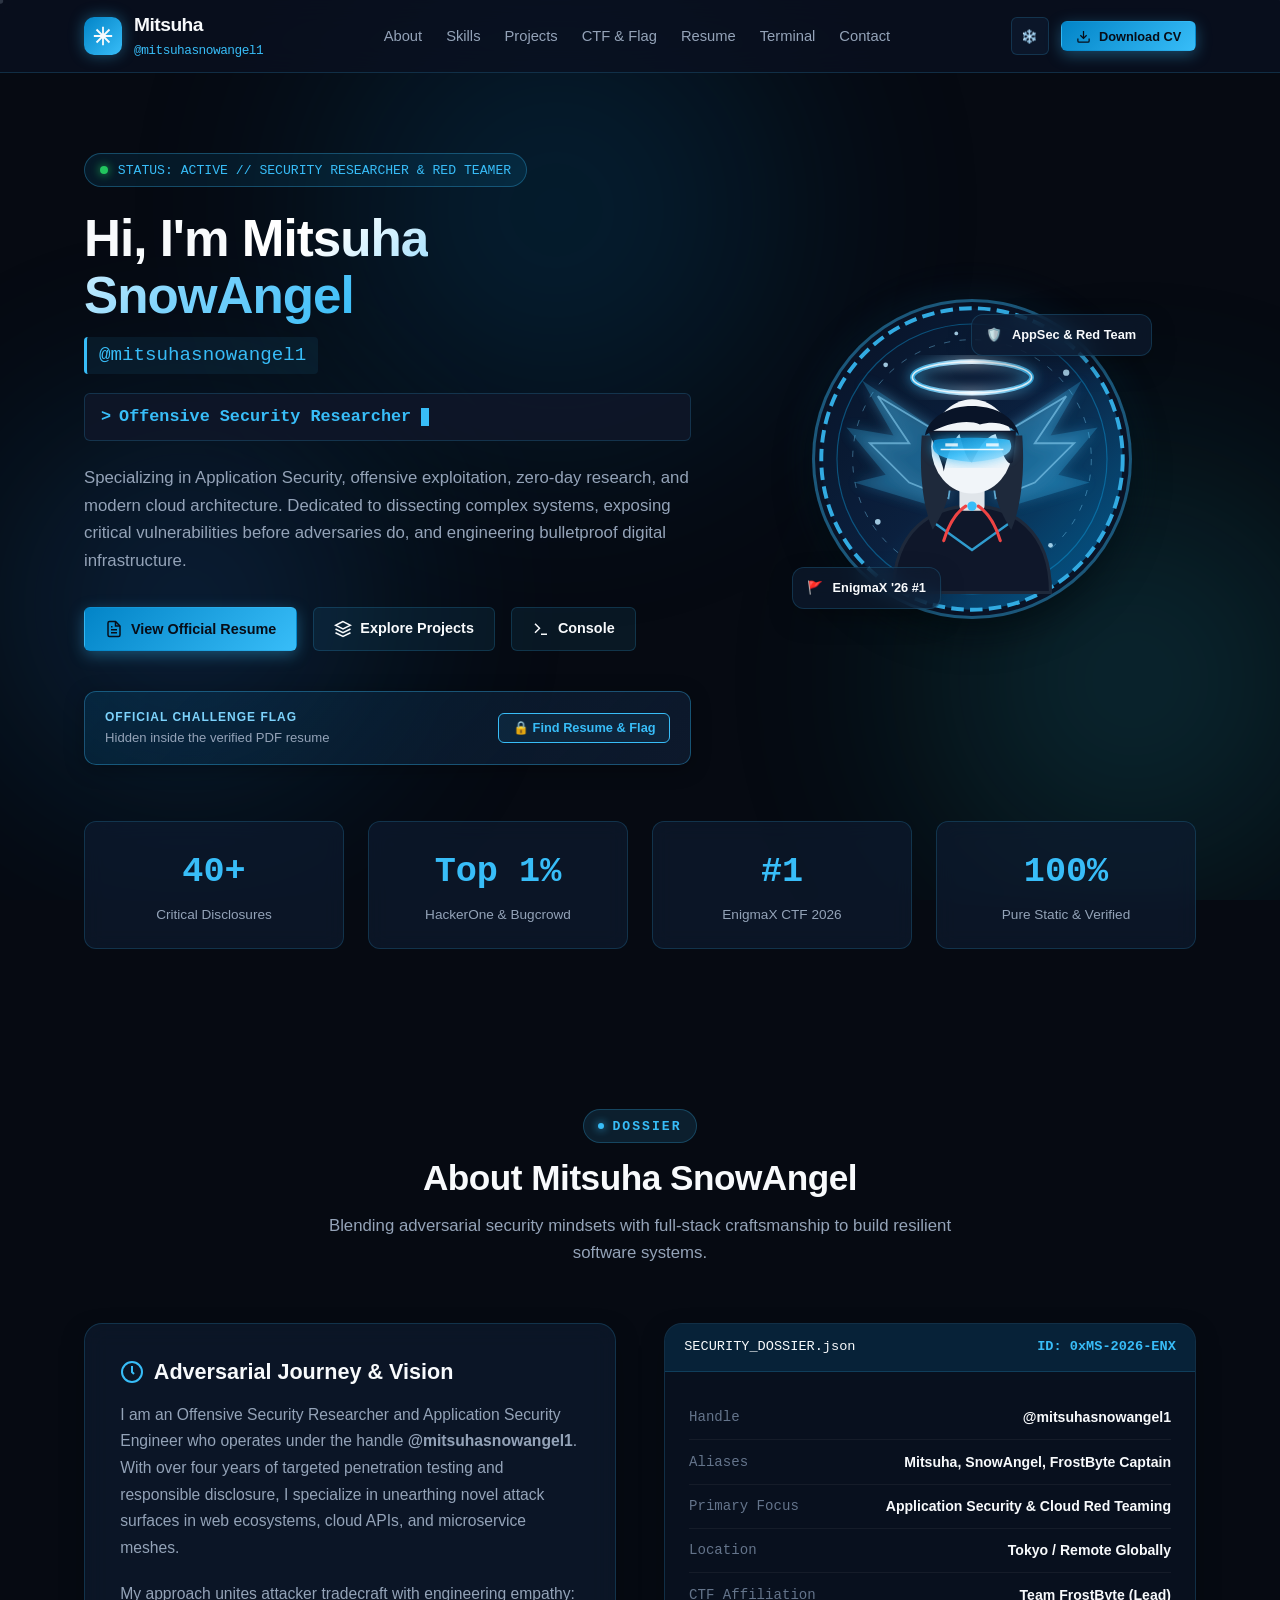
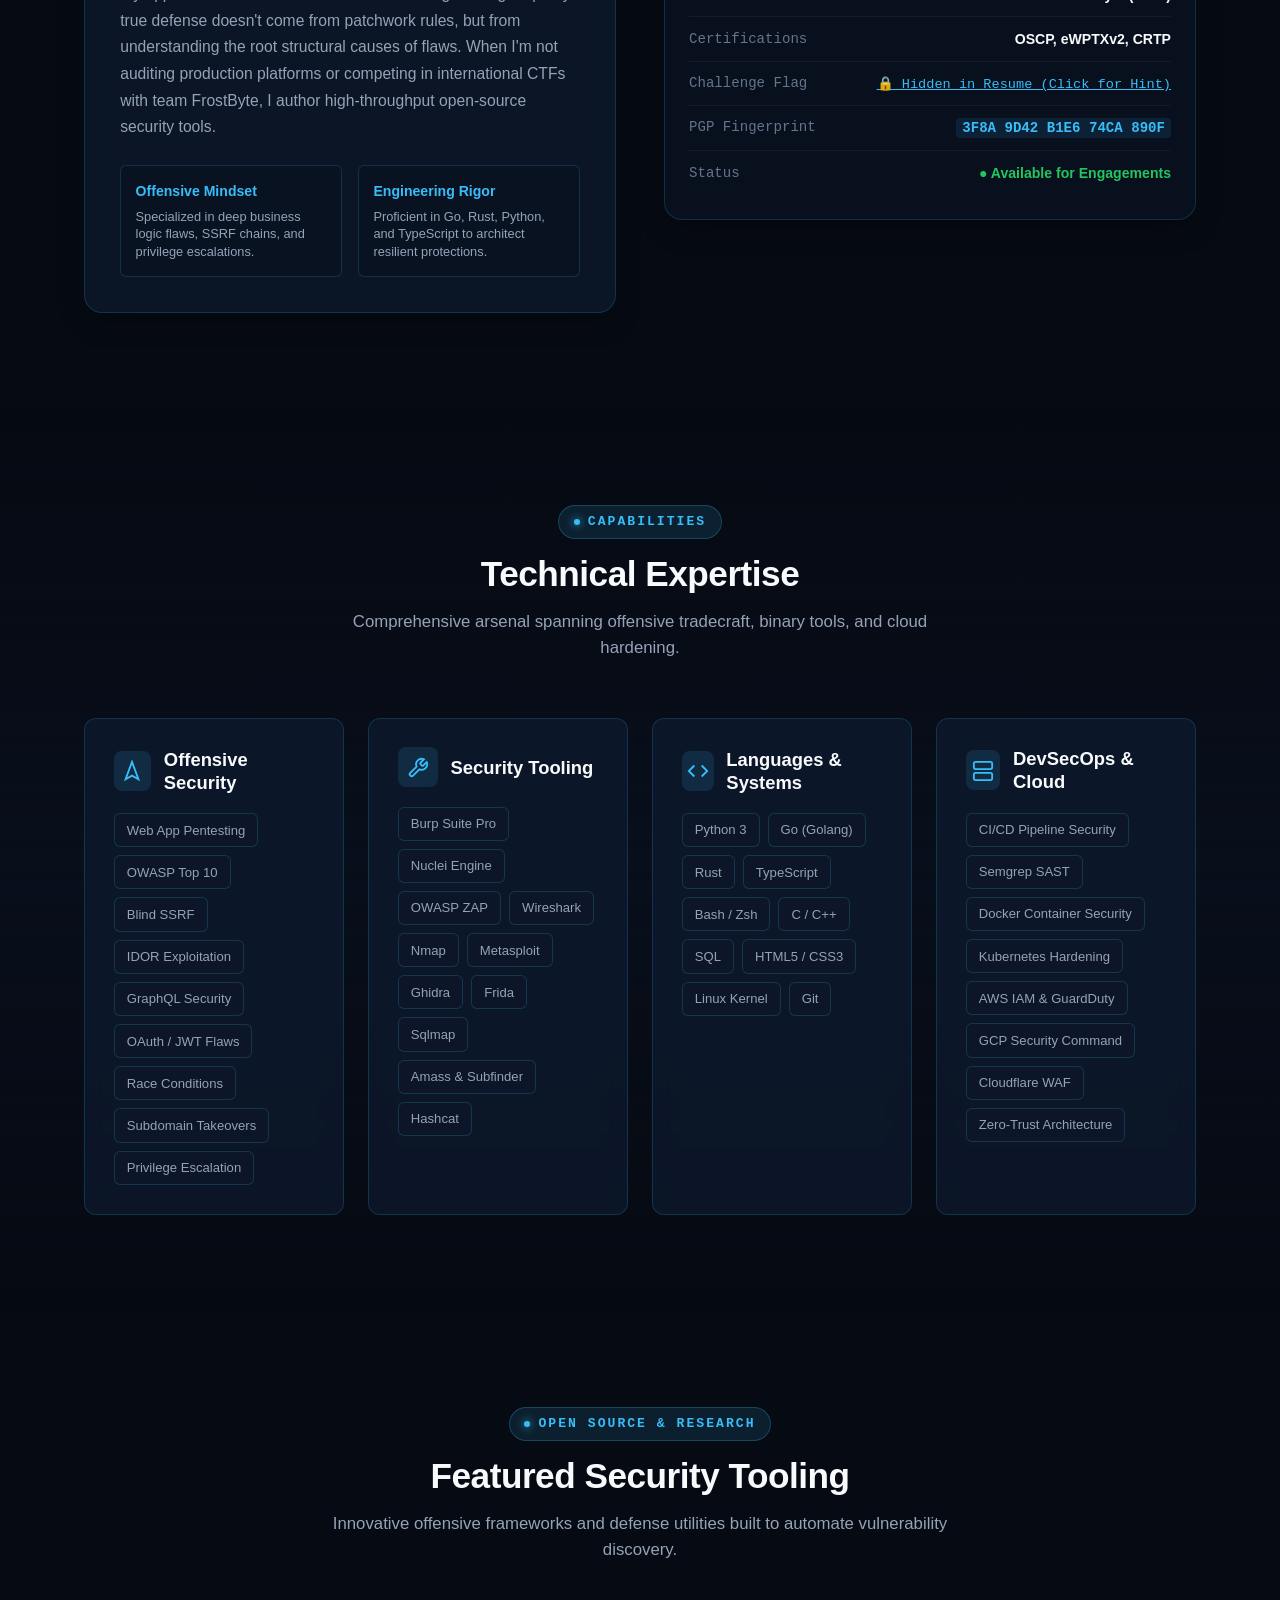
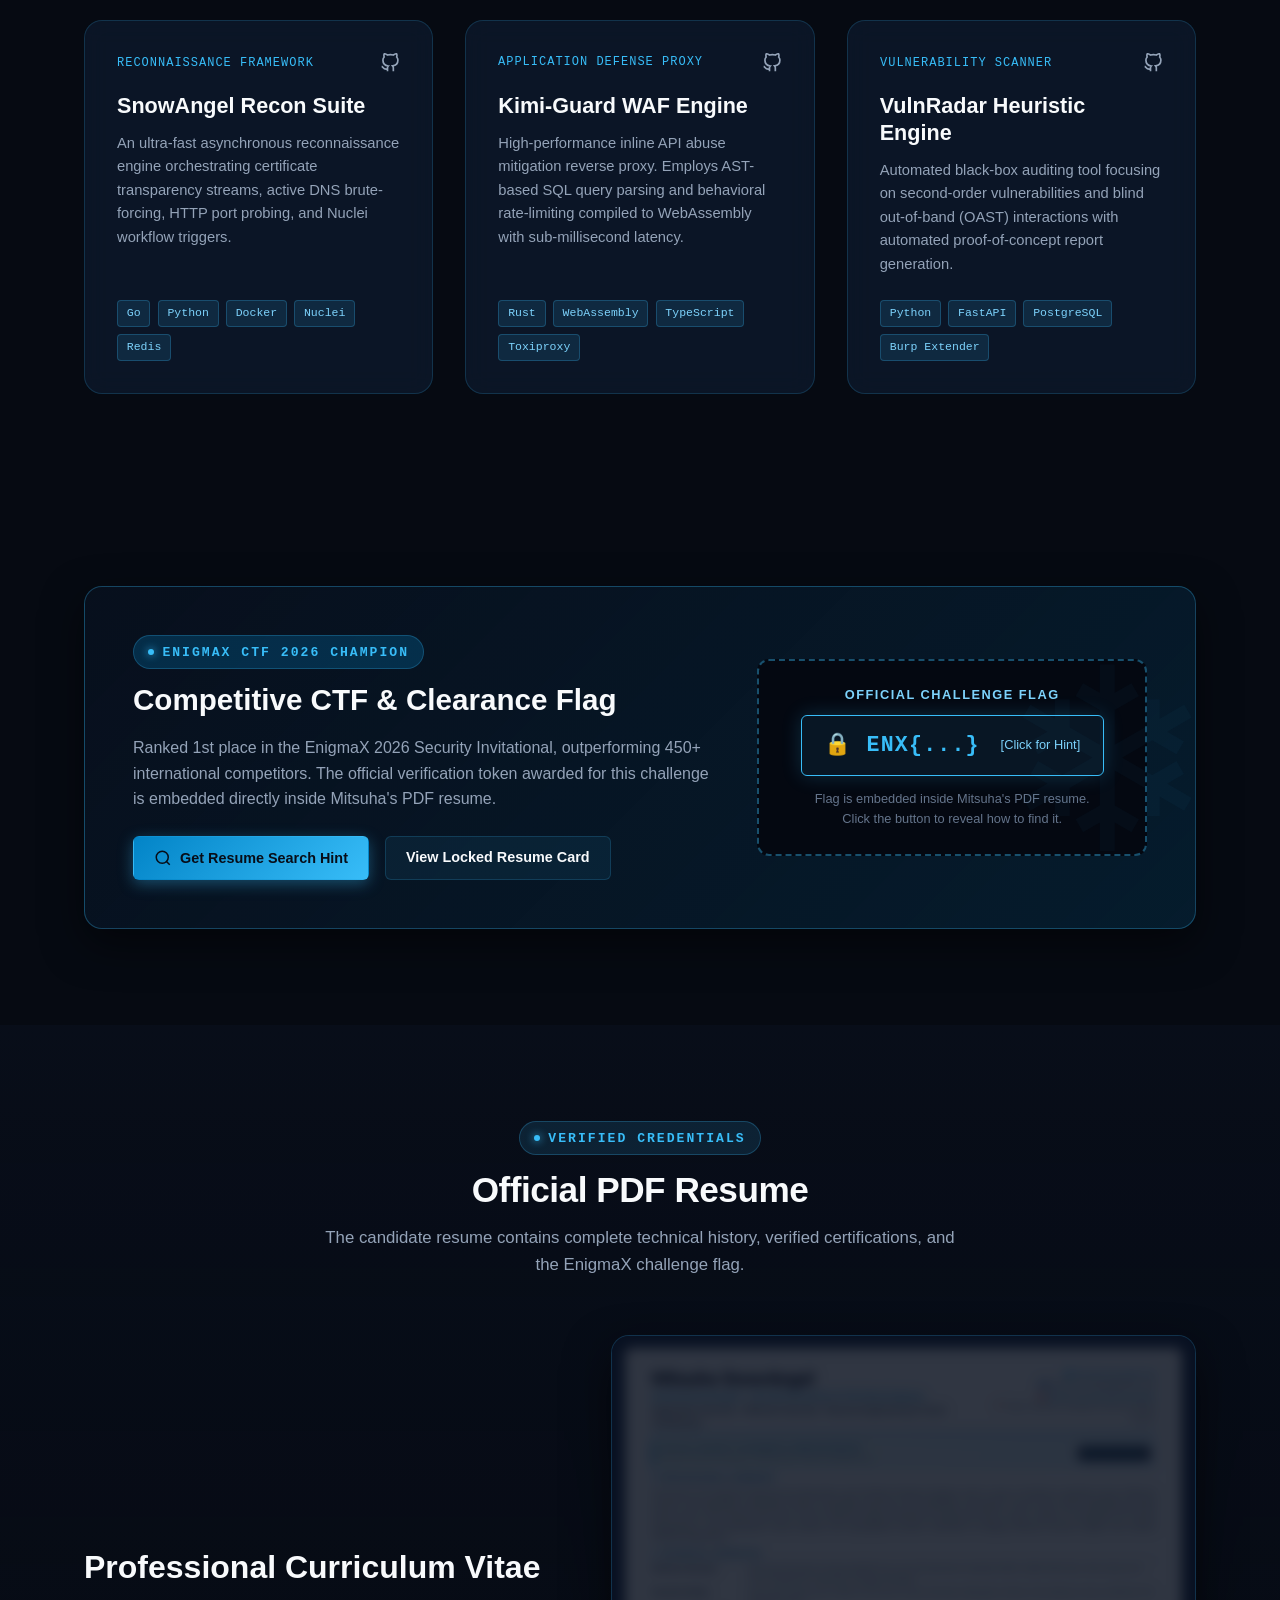
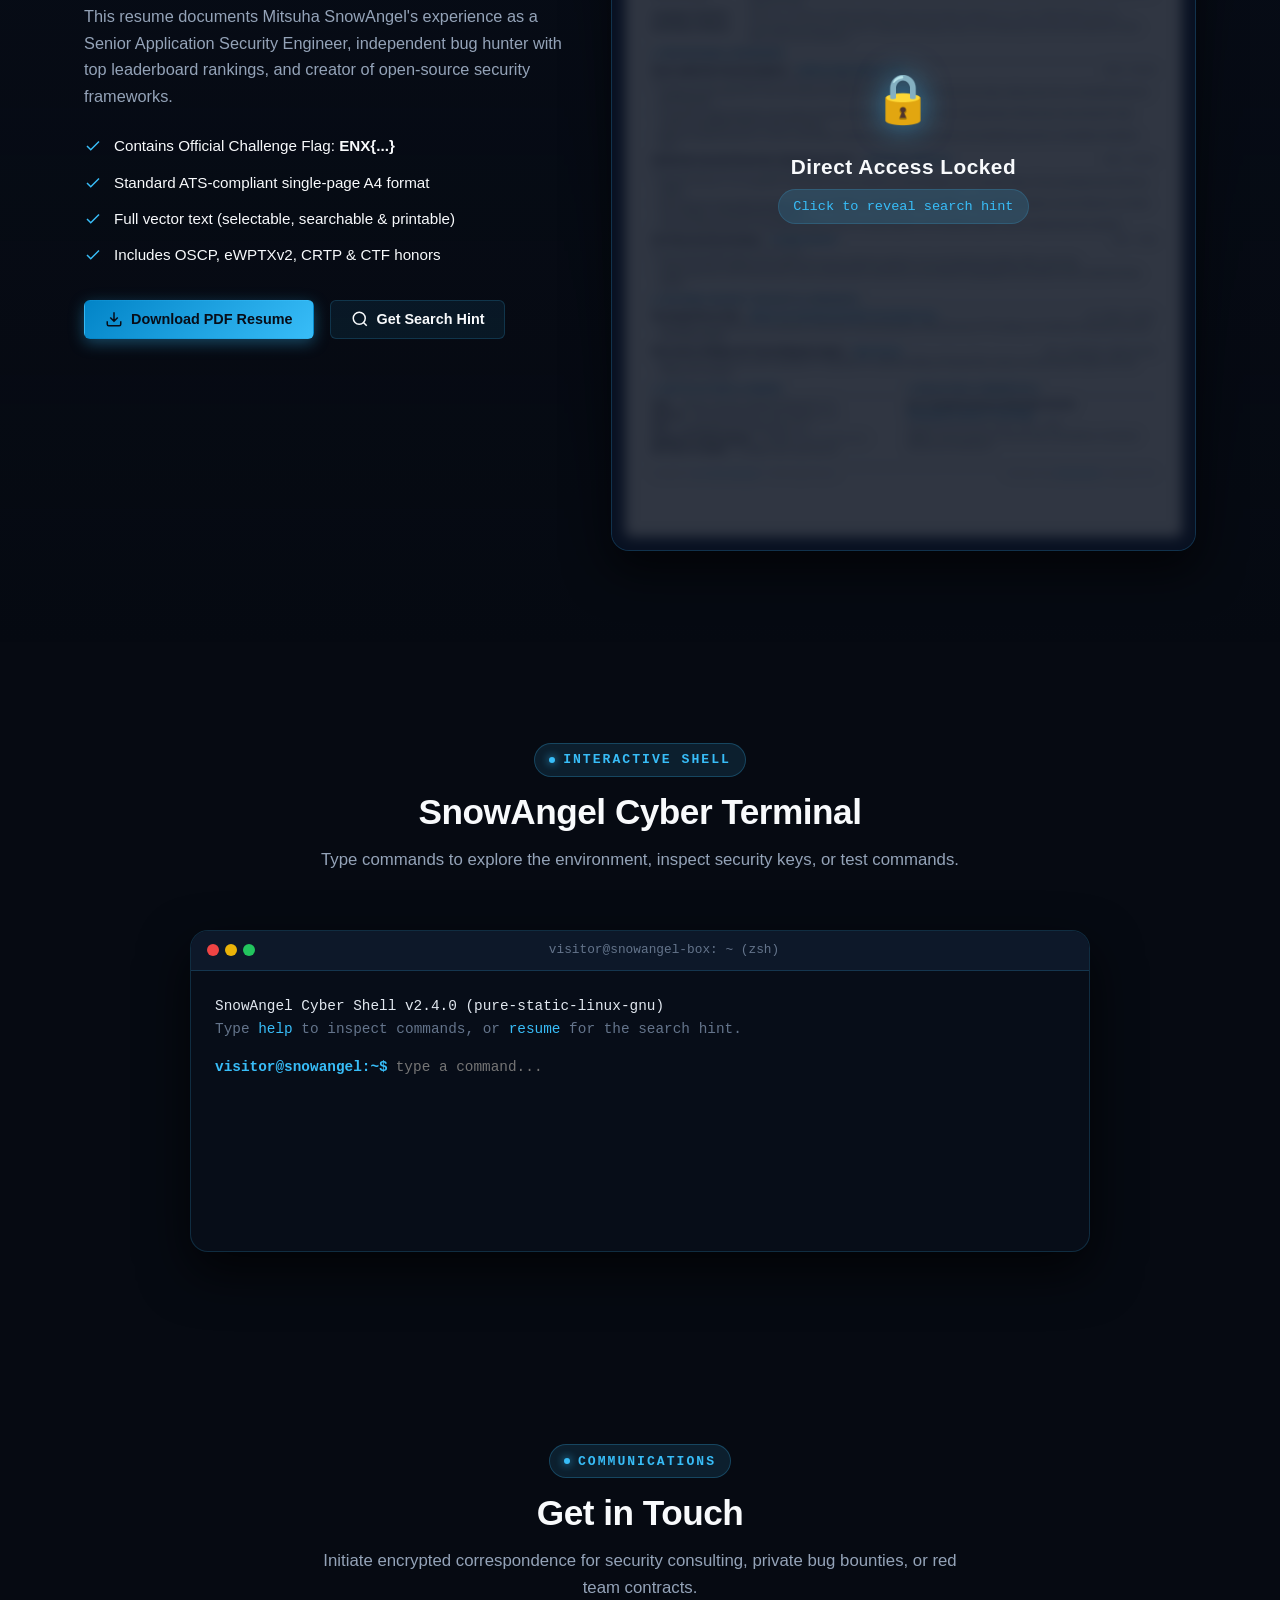
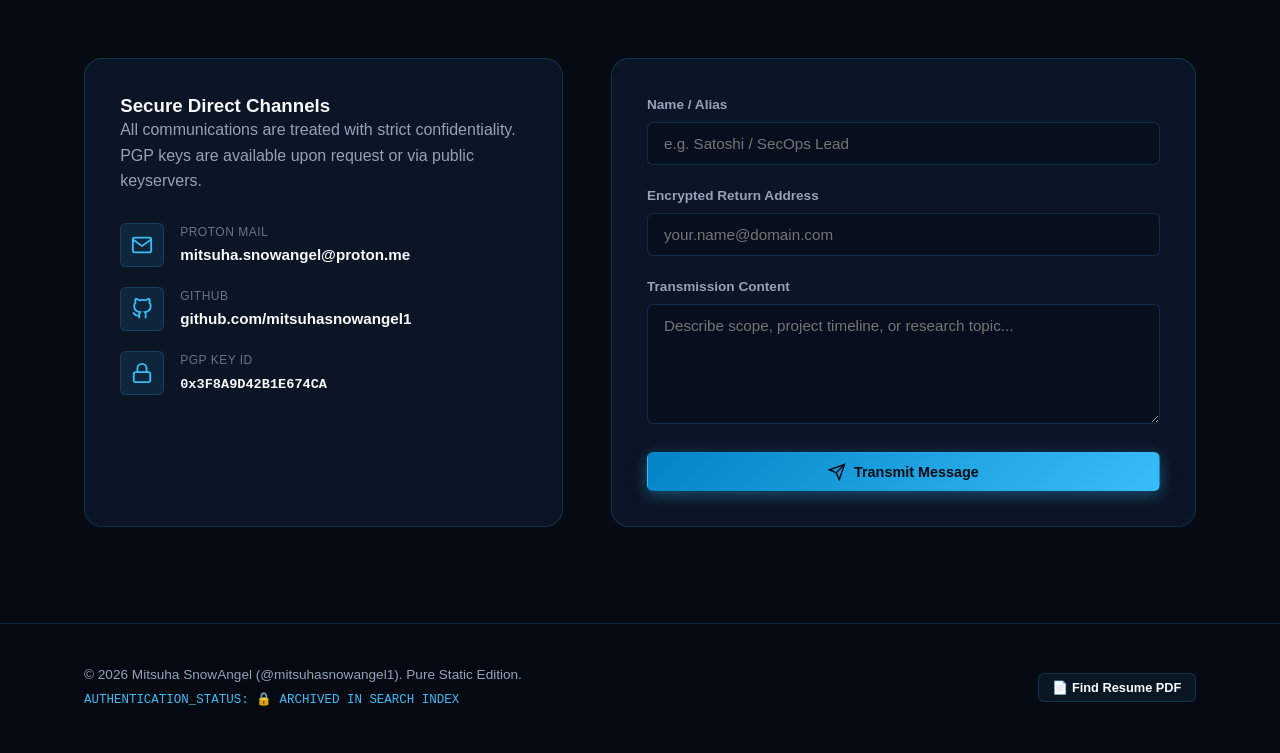
==== index.html @ cefdf45b "Initial commit: Mitsuha SnowAngel static portfolio and CTF resume" ====
<!DOCTYPE html>
<html lang="en">
<head>
  <meta charset="UTF-8">
  <meta name="viewport" content="width=device-width, initial-scale=1.0">
  <title>Mitsuha SnowAngel (@mitsuhasnowangel1) | Security Researcher & Engineer</title>
  <meta name="description" content="Portfolio of Mitsuha SnowAngel (@mitsuhasnowangel1) - Offensive Security Researcher, Application Security Engineer, Bug Bounty Hunter, and CTF Champion.">
  <meta name="keywords" content="mitsuhasnowangel1, Mitsuha SnowAngel, cybersecurity, offensive security, bug bounty, CTF, resume">
  <meta property="og:title" content="Mitsuha SnowAngel - Offensive Security & Systems Engineer">
  <meta property="og:description" content="Explore cybersecurity research, exploits, tooling, and portfolio of Mitsuha SnowAngel (@mitsuhasnowangel1).">
  <meta property="og:type" content="website">

  <!-- Favicon SVG -->
  <link rel="icon" type="image/svg+xml" href="data:image/svg+xml,<svg xmlns='http://www.w3.org/2000/svg' viewBox='0 0 100 100'><text y='.9em' font-size='90'>❄️</text></svg>">

  <!-- Pure Static CSS Stylesheet -->
  <link rel="stylesheet" href="css/style.css">
</head>
<body>

  <!-- Ambient Dynamic Canvas & Aurora Effects -->
  <canvas id="snow-canvas"></canvas>
  <div class="aurora-layer" aria-hidden="true">
    <div class="aurora-blob aurora-1"></div>
    <div class="aurora-blob aurora-2"></div>
    <div class="aurora-blob aurora-3"></div>
  </div>

  <div class="content-wrapper">
    <!-- Navigation Bar -->
    <header class="site-nav">
      <div class="container nav-container">
        <a href="#hero" class="brand-logo">
          <div class="brand-icon">
            <svg viewBox="0 0 24 24" fill="none" stroke="currentColor" stroke-width="2">
              <path d="M12 2v20M2 12h20M4.93 4.93l14.14 14.14M4.93 19.07l14.14-14.14"/>
            </svg>
          </div>
          <div>
            <span>Mitsuha</span>
            <span class="brand-alias">@mitsuhasnowangel1</span>
          </div>
        </a>

        <ul class="nav-menu">
          <li><a href="#about" class="nav-link">About</a></li>
          <li><a href="#skills" class="nav-link">Skills</a></li>
          <li><a href="#projects" class="nav-link">Projects</a></li>
          <li><a href="#ctf" class="nav-link">CTF & Flag</a></li>
          <li><a href="#resume" class="nav-link">Resume</a></li>
          <li><a href="#terminal" class="nav-link">Terminal</a></li>
          <li><a href="#contact" class="nav-link">Contact</a></li>
        </ul>

        <div class="nav-actions">
          <button id="toggle-snow-btn" class="icon-btn" title="Toggle Snow Particles" aria-label="Toggle Snow Particles">
            ❄️
          </button>
          <button class="btn btn-primary btn-sm btn-resume-hint" title="Get Resume">
            <svg width="15" height="15" viewBox="0 0 24 24" fill="none" stroke="currentColor" stroke-width="2">
              <path d="M21 15v4a2 2 0 0 1-2 2H5a2 2 0 0 1-2-2v-4M7 10l5 5 5-5M12 15V3"/>
            </svg>
            Download CV
          </button>
          <button class="mobile-toggle icon-btn" aria-label="Toggle navigation menu">
            <svg width="22" height="22" viewBox="0 0 24 24" fill="none" stroke="currentColor" stroke-width="2">
              <line x1="3" y1="12" x2="21" y2="12"></line>
              <line x1="3" y1="6" x2="21" y2="6"></line>
              <line x1="3" y1="18" x2="21" y2="18"></line>
            </svg>
          </button>
        </div>
      </div>
    </header>

    <main>
      <!-- Hero Section -->
      <section id="hero" class="hero-section">
        <div class="container">
          <div class="hero-grid">
            <div class="hero-text-content">
              <div class="hero-badge">
                <span class="status-pulse"></span>
                <span>STATUS: ACTIVE // SECURITY RESEARCHER & RED TEAMER</span>
              </div>

              <h1 class="hero-title">
                Hi, I'm <span class="gradient-text">Mitsuha SnowAngel</span>
              </h1>
              <div class="hero-handle">@mitsuhasnowangel1</div>

              <div class="hero-typewriter">
                <span class="prompt-char">&gt;</span>
                <span id="typed-text"></span>
                <span class="typing-cursor"></span>
              </div>

              <p class="hero-bio">
                Specializing in Application Security, offensive exploitation, zero-day research, and modern cloud architecture. Dedicated to dissecting complex systems, exposing critical vulnerabilities before adversaries do, and engineering bulletproof digital infrastructure.
              </p>

              <div class="hero-actions">
                <button class="btn btn-primary btn-resume-hint">
                  <svg width="18" height="18" viewBox="0 0 24 24" fill="none" stroke="currentColor" stroke-width="2">
                    <path d="M14 2H6a2 2 0 0 0-2 2v16a2 2 0 0 0 2 2h12a2 2 0 0 0 2-2V8z"></path>
                    <polyline points="14 2 14 8 20 8"></polyline>
                    <line x1="16" y1="13" x2="8" y2="13"></line>
                    <line x1="16" y1="17" x2="8" y2="17"></line>
                    <polyline points="10 9 9 9 8 9"></polyline>
                  </svg>
                  View Official Resume
                </button>
                <a href="#projects" class="btn btn-outline">
                  <svg width="18" height="18" viewBox="0 0 24 24" fill="none" stroke="currentColor" stroke-width="2">
                    <polygon points="12 2 2 7 12 12 22 7 12 2"></polygon>
                    <polyline points="2 17 12 22 22 17"></polyline>
                    <polyline points="2 12 12 17 22 12"></polyline>
                  </svg>
                  Explore Projects
                </a>
                <a href="#terminal" class="btn btn-outline">
                  <svg width="18" height="18" viewBox="0 0 24 24" fill="none" stroke="currentColor" stroke-width="2">
                    <polyline points="4 17 10 11 4 5"></polyline>
                    <line x1="12" y1="19" x2="20" y2="19"></line>
                  </svg>
                  Console
                </a>
              </div>

              <!-- Flag / Resume Access Banner -->
              <div class="hero-flag-banner">
                <div class="flag-info">
                  <span class="flag-label">Official Challenge Flag</span>
                  <span class="flag-sub">Hidden inside the verified PDF resume</span>
                </div>
                <div class="flag-box">
                  <button class="btn btn-outline btn-sm btn-resume-hint" style="border-color: var(--accent-cyan); color: #38bdf8;">
                    🔒 Find Resume & Flag
                  </button>
                </div>
              </div>
            </div>

            <!-- Hero Visual / Cyber Avatar -->
            <div class="hero-visual">
              <div class="avatar-wrapper">
                <div class="avatar-glow-ring"></div>
                <img src="assets/avatar.svg" alt="Mitsuha SnowAngel Cyber Avatar" class="avatar-image">
                
                <div class="floating-badge badge-appsec">
                  <span style="color:#38bdf8;">🛡️</span>
                  <span>AppSec & Red Team</span>
                </div>

                <div class="floating-badge badge-ctf">
                  <span style="color:#22c55e;">🚩</span>
                  <span>EnigmaX '26 #1</span>
                </div>
              </div>
            </div>
          </div>

          <!-- Quick Stats Ribbon -->
          <div class="stats-ribbon">
            <div class="stat-item">
              <div class="stat-value">40+</div>
              <div class="stat-label">Critical Disclosures</div>
            </div>
            <div class="stat-item">
              <div class="stat-value">Top 1%</div>
              <div class="stat-label">HackerOne & Bugcrowd</div>
            </div>
            <div class="stat-item">
              <div class="stat-value">#1</div>
              <div class="stat-label">EnigmaX CTF 2026</div>
            </div>
            <div class="stat-item">
              <div class="stat-value">100%</div>
              <div class="stat-label">Pure Static & Verified</div>
            </div>
          </div>
        </div>
      </section>

      <!-- About Section -->
      <section id="about" class="about-section">
        <div class="container">
          <div class="section-header">
            <div class="section-tag"><span class="dot"></span> Dossier</div>
            <h2 class="section-title">About Mitsuha SnowAngel</h2>
            <p class="section-desc">Blending adversarial security mindsets with full-stack craftsmanship to build resilient software systems.</p>
          </div>

          <div class="about-grid">
            <div class="about-card">
              <h3>
                <svg width="24" height="24" viewBox="0 0 24 24" fill="none" stroke="currentColor" stroke-width="2">
                  <circle cx="12" cy="12" r="10"></circle>
                  <polyline points="12 6 12 12 14 14"></polyline>
                </svg>
                Adversarial Journey & Vision
              </h3>
              <p class="about-text">
                I am an Offensive Security Researcher and Application Security Engineer who operates under the handle <strong>@mitsuhasnowangel1</strong>. With over four years of targeted penetration testing and responsible disclosure, I specialize in unearthing novel attack surfaces in web ecosystems, cloud APIs, and microservice meshes.
              </p>
              <p class="about-text">
                My approach unites attacker tradecraft with engineering empathy: true defense doesn't come from patchwork rules, but from understanding the root structural causes of flaws. When I'm not auditing production platforms or competing in international CTFs with team FrostByte, I author high-throughput open-source security tools.
              </p>

              <div class="key-traits">
                <div class="trait-box">
                  <div class="trait-title">Offensive Mindset</div>
                  <div class="trait-desc">Specialized in deep business logic flaws, SSRF chains, and privilege escalations.</div>
                </div>
                <div class="trait-box">
                  <div class="trait-title">Engineering Rigor</div>
                  <div class="trait-desc">Proficient in Go, Rust, Python, and TypeScript to architect resilient protections.</div>
                </div>
              </div>
            </div>

            <!-- Security Clearance Dossier Card -->
            <div class="dossier-card">
              <div class="dossier-header">
                <span>SECURITY_DOSSIER.json</span>
                <span class="dossier-id">ID: 0xMS-2026-ENX</span>
              </div>
              <div class="dossier-body">
                <div class="dossier-row">
                  <span class="dossier-key">Handle</span>
                  <span class="dossier-val">@mitsuhasnowangel1</span>
                </div>
                <div class="dossier-row">
                  <span class="dossier-key">Aliases</span>
                  <span class="dossier-val">Mitsuha, SnowAngel, FrostByte Captain</span>
                </div>
                <div class="dossier-row">
                  <span class="dossier-key">Primary Focus</span>
                  <span class="dossier-val">Application Security & Cloud Red Teaming</span>
                </div>
                <div class="dossier-row">
                  <span class="dossier-key">Location</span>
                  <span class="dossier-val">Tokyo / Remote Globally</span>
                </div>
                <div class="dossier-row">
                  <span class="dossier-key">CTF Affiliation</span>
                  <span class="dossier-val">Team FrostByte (Lead)</span>
                </div>
                <div class="dossier-row">
                  <span class="dossier-key">Certifications</span>
                  <span class="dossier-val">OSCP, eWPTXv2, CRTP</span>
                </div>
                <div class="dossier-row">
                  <span class="dossier-key">Challenge Flag</span>
                  <span class="dossier-val">
                    <button class="btn-resume-hint" style="background:none; border:none; color:#38bdf8; font-family:var(--font-mono); font-size:0.85rem; cursor:pointer; text-decoration:underline;">
                      🔒 Hidden in Resume (Click for Hint)
                    </button>
                  </span>
                </div>
                <div class="dossier-row">
                  <span class="dossier-key">PGP Fingerprint</span>
                  <span class="dossier-val"><code>3F8A 9D42 B1E6 74CA 890F</code></span>
                </div>
                <div class="dossier-row">
                  <span class="dossier-key">Status</span>
                  <span class="dossier-val" style="color:#22c55e;">● Available for Engagements</span>
                </div>
              </div>
            </div>
          </div>
        </div>
      </section>

      <!-- Skills Matrix Section -->
      <section id="skills" class="skills-section">
        <div class="container">
          <div class="section-header">
            <div class="section-tag"><span class="dot"></span> Capabilities</div>
            <h2 class="section-title">Technical Expertise</h2>
            <p class="section-desc">Comprehensive arsenal spanning offensive tradecraft, binary tools, and cloud hardening.</p>
          </div>

          <div class="skills-grid">
            <div class="skill-category-card">
              <div class="skill-cat-header">
                <div class="skill-cat-icon">
                  <svg width="22" height="22" viewBox="0 0 24 24" fill="none" stroke="currentColor" stroke-width="2">
                    <polygon points="12 2 19 21 12 17 5 21 12 2"></polygon>
                  </svg>
                </div>
                <h3 class="skill-cat-title">Offensive Security</h3>
              </div>
              <div class="skill-tags">
                <span class="skill-tag">Web App Pentesting</span>
                <span class="skill-tag">OWASP Top 10</span>
                <span class="skill-tag">Blind SSRF</span>
                <span class="skill-tag">IDOR Exploitation</span>
                <span class="skill-tag">GraphQL Security</span>
                <span class="skill-tag">OAuth / JWT Flaws</span>
                <span class="skill-tag">Race Conditions</span>
                <span class="skill-tag">Subdomain Takeovers</span>
                <span class="skill-tag">Privilege Escalation</span>
              </div>
            </div>

            <div class="skill-category-card">
              <div class="skill-cat-header">
                <div class="skill-cat-icon">
                  <svg width="22" height="22" viewBox="0 0 24 24" fill="none" stroke="currentColor" stroke-width="2">
                    <path d="M14.7 6.3a1 1 0 0 0 0 1.4l1.6 1.6a1 1 0 0 0 1.4 0l3.77-3.77a6 6 0 0 1-7.94 7.94l-6.91 6.91a2.12 2.12 0 0 1-3-3l6.91-6.91a6 6 0 0 1 7.94-7.94l-3.76 3.76z"></path>
                  </svg>
                </div>
                <h3 class="skill-cat-title">Security Tooling</h3>
              </div>
              <div class="skill-tags">
                <span class="skill-tag">Burp Suite Pro</span>
                <span class="skill-tag">Nuclei Engine</span>
                <span class="skill-tag">OWASP ZAP</span>
                <span class="skill-tag">Wireshark</span>
                <span class="skill-tag">Nmap</span>
                <span class="skill-tag">Metasploit</span>
                <span class="skill-tag">Ghidra</span>
                <span class="skill-tag">Frida</span>
                <span class="skill-tag">Sqlmap</span>
                <span class="skill-tag">Amass & Subfinder</span>
                <span class="skill-tag">Hashcat</span>
              </div>
            </div>

            <div class="skill-category-card">
              <div class="skill-cat-header">
                <div class="skill-cat-icon">
                  <svg width="22" height="22" viewBox="0 0 24 24" fill="none" stroke="currentColor" stroke-width="2">
                    <polyline points="16 18 22 12 16 6"></polyline>
                    <polyline points="8 6 2 12 8 18"></polyline>
                  </svg>
                </div>
                <h3 class="skill-cat-title">Languages & Systems</h3>
              </div>
              <div class="skill-tags">
                <span class="skill-tag">Python 3</span>
                <span class="skill-tag">Go (Golang)</span>
                <span class="skill-tag">Rust</span>
                <span class="skill-tag">TypeScript</span>
                <span class="skill-tag">Bash / Zsh</span>
                <span class="skill-tag">C / C++</span>
                <span class="skill-tag">SQL</span>
                <span class="skill-tag">HTML5 / CSS3</span>
                <span class="skill-tag">Linux Kernel</span>
                <span class="skill-tag">Git</span>
              </div>
            </div>

            <div class="skill-category-card">
              <div class="skill-cat-header">
                <div class="skill-cat-icon">
                  <svg width="22" height="22" viewBox="0 0 24 24" fill="none" stroke="currentColor" stroke-width="2">
                    <rect x="2" y="2" width="20" height="8" rx="2" ry="2"></rect>
                    <rect x="2" y="14" width="20" height="8" rx="2" ry="2"></rect>
                    <line x1="6" y1="6" x2="6.01" y2="6"></line>
                    <line x1="6" y1="18" x2="6.01" y2="18"></line>
                  </svg>
                </div>
                <h3 class="skill-cat-title">DevSecOps & Cloud</h3>
              </div>
              <div class="skill-tags">
                <span class="skill-tag">CI/CD Pipeline Security</span>
                <span class="skill-tag">Semgrep SAST</span>
                <span class="skill-tag">Docker Container Security</span>
                <span class="skill-tag">Kubernetes Hardening</span>
                <span class="skill-tag">AWS IAM & GuardDuty</span>
                <span class="skill-tag">GCP Security Command</span>
                <span class="skill-tag">Cloudflare WAF</span>
                <span class="skill-tag">Zero-Trust Architecture</span>
              </div>
            </div>
          </div>
        </div>
      </section>

      <!-- Featured Projects Section -->
      <section id="projects" class="projects-section">
        <div class="container">
          <div class="section-header">
            <div class="section-tag"><span class="dot"></span> Open Source & Research</div>
            <h2 class="section-title">Featured Security Tooling</h2>
            <p class="section-desc">Innovative offensive frameworks and defense utilities built to automate vulnerability discovery.</p>
          </div>

          <div class="projects-grid">
            <!-- Project 1 -->
            <article class="project-card">
              <div>
                <div class="project-top">
                  <span class="project-category">Reconnaissance Framework</span>
                  <div class="project-links">
                    <a href="https://github.com/mitsuhasnowangel1/snowangel-recon" class="project-link-icon" target="_blank" rel="noopener noreferrer" title="View Source on GitHub">
                      <svg width="20" height="20" viewBox="0 0 24 24" fill="none" stroke="currentColor" stroke-width="2">
                        <path d="M9 19c-5 1.5-5-2.5-7-3m14 6v-3.87a3.37 3.37 0 0 0-.94-2.61c3.14-.35 6.44-1.54 6.44-7A5.44 5.44 0 0 0 20 4.77 5.07 5.07 0 0 0 19.91 1S18.73.65 16 2.48a13.38 13.38 0 0 0-7 0C6.27.65 5.09 1 5.09 1A5.07 5.07 0 0 0 5 4.77a5.44 5.44 0 0 0-1.5 3.78c0 5.42 3.3 6.61 6.44 7A3.37 3.37 0 0 0 9 18.13V22"></path>
                      </svg>
                    </a>
                  </div>
                </div>
                <h3 class="project-title">SnowAngel Recon Suite</h3>
                <p class="project-desc">
                  An ultra-fast asynchronous reconnaissance engine orchestrating certificate transparency streams, active DNS brute-forcing, HTTP port probing, and Nuclei workflow triggers.
                </p>
              </div>
              <div class="project-tech">
                <span class="tech-pill">Go</span>
                <span class="tech-pill">Python</span>
                <span class="tech-pill">Docker</span>
                <span class="tech-pill">Nuclei</span>
                <span class="tech-pill">Redis</span>
              </div>
            </article>

            <!-- Project 2 -->
            <article class="project-card">
              <div>
                <div class="project-top">
                  <span class="project-category">Application Defense Proxy</span>
                  <div class="project-links">
                    <a href="https://github.com/mitsuhasnowangel1/kimi-guard" class="project-link-icon" target="_blank" rel="noopener noreferrer" title="View Source on GitHub">
                      <svg width="20" height="20" viewBox="0 0 24 24" fill="none" stroke="currentColor" stroke-width="2">
                        <path d="M9 19c-5 1.5-5-2.5-7-3m14 6v-3.87a3.37 3.37 0 0 0-.94-2.61c3.14-.35 6.44-1.54 6.44-7A5.44 5.44 0 0 0 20 4.77 5.07 5.07 0 0 0 19.91 1S18.73.65 16 2.48a13.38 13.38 0 0 0-7 0C6.27.65 5.09 1 5.09 1A5.07 5.07 0 0 0 5 4.77a5.44 5.44 0 0 0-1.5 3.78c0 5.42 3.3 6.61 6.44 7A3.37 3.37 0 0 0 9 18.13V22"></path>
                      </svg>
                    </a>
                  </div>
                </div>
                <h3 class="project-title">Kimi-Guard WAF Engine</h3>
                <p class="project-desc">
                  High-performance inline API abuse mitigation reverse proxy. Employs AST-based SQL query parsing and behavioral rate-limiting compiled to WebAssembly with sub-millisecond latency.
                </p>
              </div>
              <div class="project-tech">
                <span class="tech-pill">Rust</span>
                <span class="tech-pill">WebAssembly</span>
                <span class="tech-pill">TypeScript</span>
                <span class="tech-pill">Toxiproxy</span>
              </div>
            </article>

            <!-- Project 3 -->
            <article class="project-card">
              <div>
                <div class="project-top">
                  <span class="project-category">Vulnerability Scanner</span>
                  <div class="project-links">
                    <a href="https://github.com/mitsuhasnowangel1/vulnradar" class="project-link-icon" target="_blank" rel="noopener noreferrer" title="View Source on GitHub">
                      <svg width="20" height="20" viewBox="0 0 24 24" fill="none" stroke="currentColor" stroke-width="2">
                        <path d="M9 19c-5 1.5-5-2.5-7-3m14 6v-3.87a3.37 3.37 0 0 0-.94-2.61c3.14-.35 6.44-1.54 6.44-7A5.44 5.44 0 0 0 20 4.77 5.07 5.07 0 0 0 19.91 1S18.73.65 16 2.48a13.38 13.38 0 0 0-7 0C6.27.65 5.09 1 5.09 1A5.07 5.07 0 0 0 5 4.77a5.44 5.44 0 0 0-1.5 3.78c0 5.42 3.3 6.61 6.44 7A3.37 3.37 0 0 0 9 18.13V22"></path>
                      </svg>
                    </a>
                  </div>
                </div>
                <h3 class="project-title">VulnRadar Heuristic Engine</h3>
                <p class="project-desc">
                  Automated black-box auditing tool focusing on second-order vulnerabilities and blind out-of-band (OAST) interactions with automated proof-of-concept report generation.
                </p>
              </div>
              <div class="project-tech">
                <span class="tech-pill">Python</span>
                <span class="tech-pill">FastAPI</span>
                <span class="tech-pill">PostgreSQL</span>
                <span class="tech-pill">Burp Extender</span>
              </div>
            </article>
          </div>
        </div>
      </section>

      <!-- CTF & Flag Showcase Section -->
      <section id="ctf" class="ctf-section">
        <div class="container">
          <div class="ctf-card-banner">
            <div class="ctf-inner-grid">
              <div>
                <div class="section-tag" style="background:rgba(2,132,199,0.25);"><span class="dot"></span> EnigmaX CTF 2026 Champion</div>
                <h2 class="ctf-title">Competitive CTF & Clearance Flag</h2>
                <p class="ctf-desc">
                  Ranked 1st place in the EnigmaX 2026 Security Invitational, outperforming 450+ international competitors. The official verification token awarded for this challenge is embedded directly inside Mitsuha's PDF resume.
                </p>
                <div style="display:flex; gap:1rem; flex-wrap:wrap;">
                  <button class="btn btn-primary btn-resume-hint">
                    <svg width="18" height="18" viewBox="0 0 24 24" fill="none" stroke="currentColor" stroke-width="2">
                      <circle cx="11" cy="11" r="8"></circle>
                      <line x1="21" y1="21" x2="16.65" y2="16.65"></line>
                    </svg>
                    Get Resume Search Hint
                  </button>
                  <a href="#resume" class="btn btn-outline">
                    View Locked Resume Card
                  </a>
                </div>
              </div>

              <div class="ctf-flag-showcase">
                <div class="flag-header-label">Official Challenge Flag</div>
                <div class="flag-main-display btn-resume-hint" style="cursor:pointer;" title="Click for Hint">
                  <span class="flag-string">🔒 ENX{...}</span>
                  <span style="font-size:0.8rem; color:#7dd3fc; margin-left:0.5rem;">[Click for Hint]</span>
                </div>
                <div class="flag-explainer">
                  Flag is embedded inside Mitsuha's PDF resume.<br>
                  Click the button to reveal how to find it.
                </div>
              </div>
            </div>
          </div>
        </div>
      </section>

      <!-- Resume Section -->
      <section id="resume" class="resume-section">
        <div class="container">
          <div class="section-header">
            <div class="section-tag"><span class="dot"></span> Verified Credentials</div>
            <h2 class="section-title">Official PDF Resume</h2>
            <p class="section-desc">The candidate resume contains complete technical history, verified certifications, and the EnigmaX challenge flag.</p>
          </div>

          <div class="resume-container-box">
            <div class="resume-details">
              <h3>Professional Curriculum Vitae</h3>
              <p>
                This resume documents Mitsuha SnowAngel's experience as a Senior Application Security Engineer, independent bug hunter with top leaderboard rankings, and creator of open-source security frameworks.
              </p>

              <ul class="resume-features">
                <li>
                  <svg width="18" height="18" viewBox="0 0 24 24" fill="none" stroke="currentColor" stroke-width="2">
                    <polyline points="20 6 9 17 4 12"></polyline>
                  </svg>
                  <span>Contains Official Challenge Flag: <strong>ENX{...}</strong></span>
                </li>
                <li>
                  <svg width="18" height="18" viewBox="0 0 24 24" fill="none" stroke="currentColor" stroke-width="2">
                    <polyline points="20 6 9 17 4 12"></polyline>
                  </svg>
                  <span>Standard ATS-compliant single-page A4 format</span>
                </li>
                <li>
                  <svg width="18" height="18" viewBox="0 0 24 24" fill="none" stroke="currentColor" stroke-width="2">
                    <polyline points="20 6 9 17 4 12"></polyline>
                  </svg>
                  <span>Full vector text (selectable, searchable & printable)</span>
                </li>
                <li>
                  <svg width="18" height="18" viewBox="0 0 24 24" fill="none" stroke="currentColor" stroke-width="2">
                    <polyline points="20 6 9 17 4 12"></polyline>
                  </svg>
                  <span>Includes OSCP, eWPTXv2, CRTP & CTF honors</span>
                </li>
              </ul>

              <div class="resume-actions-group">
                <button class="btn btn-primary btn-resume-hint">
                  <svg width="18" height="18" viewBox="0 0 24 24" fill="none" stroke="currentColor" stroke-width="2">
                    <path d="M21 15v4a2 2 0 0 1-2 2H5a2 2 0 0 1-2-2v-4M7 10l5 5 5-5M12 15V3"/>
                  </svg>
                  Download PDF Resume
                </button>
                <button class="btn btn-outline btn-resume-hint">
                  <svg width="18" height="18" viewBox="0 0 24 24" fill="none" stroke="currentColor" stroke-width="2">
                    <circle cx="11" cy="11" r="8"></circle>
                    <line x1="21" y1="21" x2="16.65" y2="16.65"></line>
                  </svg>
                  Get Search Hint
                </button>
              </div>
            </div>

            <!-- Resume Visual Preview Card (Protected / Locked with Hint Trigger) -->
            <div class="resume-preview-card btn-resume-hint" style="cursor: pointer;" title="Click to reveal search hint">
              <div class="resume-lock-overlay">
                <div class="lock-icon">🔒</div>
                <div class="lock-title">Direct Access Locked</div>
                <div class="lock-subtitle">Click to reveal search hint</div>
              </div>
              <img src="assets/resume-preview.png" alt="Mitsuha SnowAngel Resume PDF Preview" class="locked-preview-img">
            </div>
          </div>
        </div>
      </section>

      <!-- Interactive Cyber Terminal Section -->
      <section id="terminal" class="terminal-section">
        <div class="container">
          <div class="section-header">
            <div class="section-tag"><span class="dot"></span> Interactive Shell</div>
            <h2 class="section-title">SnowAngel Cyber Terminal</h2>
            <p class="section-desc">Type commands to explore the environment, inspect security keys, or test commands.</p>
          </div>

          <div class="terminal-window">
            <div class="terminal-titlebar">
              <div class="terminal-buttons">
                <span class="term-btn term-red"></span>
                <span class="term-btn term-yellow"></span>
                <span class="term-btn term-green"></span>
              </div>
              <div class="terminal-title">visitor@snowangel-box: ~ (zsh)</div>
              <div></div>
            </div>
            <div class="terminal-content">
              <div class="terminal-output" id="terminal-output">
                <div>SnowAngel Cyber Shell v2.4.0 (pure-static-linux-gnu)</div>
                <div style="color: #64748b; margin-bottom: 0.5rem;">Type <span style="color:#38bdf8;">help</span> to inspect commands, or <span style="color:#38bdf8;">resume</span> for the search hint.</div>
              </div>
              <div class="terminal-input-row">
                <span class="terminal-prompt">visitor@snowangel:~$</span>
                <input type="text" id="terminal-input" class="terminal-input" autofocus autocomplete="off" spellcheck="false" placeholder="type a command...">
              </div>
            </div>
          </div>
        </div>
      </section>

      <!-- Contact & Transmit Section -->
      <section id="contact" class="contact-section">
        <div class="container">
          <div class="section-header">
            <div class="section-tag"><span class="dot"></span> Communications</div>
            <h2 class="section-title">Get in Touch</h2>
            <p class="section-desc">Initiate encrypted correspondence for security consulting, private bug bounties, or red team contracts.</p>
          </div>

          <div class="contact-grid">
            <div class="contact-info-card">
              <h3>Secure Direct Channels</h3>
              <p style="color: var(--text-muted); margin-bottom: 1.5rem;">
                All communications are treated with strict confidentiality. PGP keys are available upon request or via public keyservers.
              </p>

              <div class="contact-channels">
                <div class="channel-item">
                  <div class="channel-icon">
                    <svg width="22" height="22" viewBox="0 0 24 24" fill="none" stroke="currentColor" stroke-width="2">
                      <path d="M4 4h16c1.1 0 2 .9 2 2v12c0 1.1-.9 2-2 2H4c-1.1 0-2-.9-2-2V6c0-1.1.9-2 2-2z"></path>
                      <polyline points="22,6 12,13 2,6"></polyline>
                    </svg>
                  </div>
                  <div>
                    <div class="channel-label">Proton Mail</div>
                    <a href="mailto:mitsuha.snowangel@proton.me" class="channel-val">mitsuha.snowangel@proton.me</a>
                  </div>
                </div>

                <div class="channel-item">
                  <div class="channel-icon">
                    <svg width="22" height="22" viewBox="0 0 24 24" fill="none" stroke="currentColor" stroke-width="2">
                      <path d="M9 19c-5 1.5-5-2.5-7-3m14 6v-3.87a3.37 3.37 0 0 0-.94-2.61c3.14-.35 6.44-1.54 6.44-7A5.44 5.44 0 0 0 20 4.77 5.07 5.07 0 0 0 19.91 1S18.73.65 16 2.48a13.38 13.38 0 0 0-7 0C6.27.65 5.09 1 5.09 1A5.07 5.07 0 0 0 5 4.77a5.44 5.44 0 0 0-1.5 3.78c0 5.42 3.3 6.61 6.44 7A3.37 3.37 0 0 0 9 18.13V22"></path>
                    </svg>
                  </div>
                  <div>
                    <div class="channel-label">GitHub</div>
                    <a href="https://github.com/mitsuhasnowangel1" target="_blank" rel="noopener noreferrer" class="channel-val">github.com/mitsuhasnowangel1</a>
                  </div>
                </div>

                <div class="channel-item">
                  <div class="channel-icon">
                    <svg width="22" height="22" viewBox="0 0 24 24" fill="none" stroke="currentColor" stroke-width="2">
                      <rect x="3" y="11" width="18" height="11" rx="2" ry="2"></rect>
                      <path d="M7 11V7a5 5 0 0 1 10 0v4"></path>
                    </svg>
                  </div>
                  <div>
                    <div class="channel-label">PGP Key ID</div>
                    <span class="channel-val" style="font-family: var(--font-mono); font-size: 0.85rem;">0x3F8A9D42B1E674CA</span>
                  </div>
                </div>
              </div>
            </div>

            <div class="contact-form-card">
              <form id="contact-form">
                <div class="form-group">
                  <label class="form-label" for="contact-name">Name / Alias</label>
                  <input type="text" id="contact-name" class="form-control" placeholder="e.g. Satoshi / SecOps Lead" required>
                </div>

                <div class="form-group">
                  <label class="form-label" for="contact-email">Encrypted Return Address</label>
                  <input type="email" id="contact-email" class="form-control" placeholder="your.name@domain.com" required>
                </div>

                <div class="form-group">
                  <label class="form-label" for="contact-msg">Transmission Content</label>
                  <textarea id="contact-msg" class="form-control" placeholder="Describe scope, project timeline, or research topic..." required></textarea>
                </div>

                <button type="submit" class="btn btn-primary" style="width: 100%;">
                  <svg width="18" height="18" viewBox="0 0 24 24" fill="none" stroke="currentColor" stroke-width="2">
                    <line x1="22" y1="2" x2="11" y2="13"></line>
                    <polygon points="22 2 15 22 11 13 2 9 22 2"></polygon>
                  </svg>
                  Transmit Message
                </button>
              </form>
            </div>
          </div>
        </div>
      </section>
    </main>

    <!-- Footer -->
    <footer class="site-footer">
      <div class="container footer-content">
        <div class="footer-left">
          <div class="footer-copy">© 2026 Mitsuha SnowAngel (@mitsuhasnowangel1). Pure Static Edition.</div>
          <div class="footer-hash">AUTHENTICATION_STATUS: <code>🔒 ARCHIVED IN SEARCH INDEX</code></div>
        </div>
        <div>
          <button class="btn btn-outline btn-sm btn-resume-hint">
            📄 Find Resume PDF
          </button>
        </div>
      </div>
    </footer>
  </div>

  <!-- Dedicated Resume Search Hint Modal -->
  <div id="resume-hint-modal" class="modal-backdrop" role="dialog" aria-modal="true" aria-label="Resume Search Hint">
    <div class="modal-container hint-modal-box">
      <div class="modal-header">
        <div style="display:flex; align-items:center; gap:0.6rem;">
          <span style="font-size:1.2rem;">💡</span>
          <strong style="color:#ffffff;">Resume Access Clue</strong>
        </div>
        <button id="hint-modal-close" class="modal-close-btn" aria-label="Close modal">&times;</button>
      </div>
      <div class="modal-body hint-modal-body">
        <div class="hint-icon-badge">🔍</div>
        <h3 class="hint-title">Looking for Mitsuha's Resume?</h3>
        
        <div class="hint-highlight-box">
          use advanced google search to find my resume
        </div>

        <p class="hint-description">
          The verified PDF resume containing the official flag is indexed across the web. Employ Google Dorking / advanced search operators to uncover the document.
        </p>
        
        <div class="dork-example-box">
          <span class="dork-label">Suggested Google Search Query:</span>
          <div class="dork-code-row">
            <code>filetype:pdf "mitsuhasnowangel1"</code>
            <button id="btn-copy-dork" class="btn btn-sm btn-outline">Copy</button>
          </div>
        </div>

        <div class="hint-modal-actions">
          <a href="https://www.google.com/search?q=filetype%3Apdf+%22mitsuhasnowangel1%22" target="_blank" rel="noopener noreferrer" class="btn btn-primary">
            <svg width="16" height="16" viewBox="0 0 24 24" fill="none" stroke="currentColor" stroke-width="2">
              <circle cx="11" cy="11" r="8"></circle>
              <line x1="21" y1="21" x2="16.65" y2="16.65"></line>
            </svg>
            Search on Google
          </a>
          <button id="btn-copy-hint" class="btn btn-outline">
            Copy Hint
          </button>
        </div>
      </div>
    </div>
  </div>

  <!-- Pure Static Interactive JavaScript -->
  <script src="js/main.js"></script>
</body>
</html>
---- css/style.css ----
/* ==========================================================================
   Mitsuha SnowAngel (mitsuhasnowangel1) - Cyber-Frost Portfolio Stylesheet
   ========================================================================== */

:root {
  --bg-dark: #060a12;
  --bg-primary: #0a1120;
  --bg-secondary: #0f1c32;
  --bg-card: rgba(15, 28, 50, 0.65);
  --bg-card-hover: rgba(22, 40, 70, 0.85);
  --bg-glass: rgba(10, 17, 32, 0.75);
  
  --accent-ice: #e0f2fe;
  --accent-cyan: #38bdf8;
  --accent-blue: #0284c7;
  --accent-deep: #0369a1;
  --accent-frost: #7dd3fc;
  --accent-glow: rgba(56, 189, 248, 0.35);
  --accent-glow-subtle: rgba(56, 189, 248, 0.12);
  
  --text-main: #f8fafc;
  --text-muted: #94a3b8;
  --text-dim: #64748b;
  --text-highlight: #38bdf8;
  
  --border-light: rgba(56, 189, 248, 0.18);
  --border-hover: rgba(56, 189, 248, 0.5);
  --border-highlight: #38bdf8;
  
  --tag-bg: rgba(56, 189, 248, 0.12);
  --tag-border: rgba(56, 189, 248, 0.25);
  --tag-color: #7dd3fc;

  --terminal-bg: #070d18;
  --terminal-text: #e2e8f0;
  --terminal-prompt: #38bdf8;
  --terminal-green: #4ade80;

  --font-sans: -apple-system, BlinkMacSystemFont, "Segoe UI", Roboto, "Helvetica Neue", Arial, sans-serif;
  --font-mono: ui-monospace, SFMono-Regular, "SF Mono", Menlo, Consolas, "Liberation Mono", monospace;
  
  --radius-sm: 6px;
  --radius-md: 12px;
  --radius-lg: 18px;
  --radius-full: 9999px;
  
  --shadow-glow: 0 0 25px rgba(56, 189, 248, 0.2);
  --shadow-card: 0 10px 30px -10px rgba(0, 0, 0, 0.5);
}

/* Base resets & layout */
*, *::before, *::after {
  box-sizing: border-box;
  margin: 0;
  padding: 0;
}

html {
  scroll-behavior: smooth;
  font-size: 16px;
  background-color: var(--bg-dark);
}

body {
  font-family: var(--font-sans);
  background-color: var(--bg-dark);
  color: var(--text-main);
  line-height: 1.6;
  overflow-x: hidden;
  position: relative;
  min-height: 100vh;
}

/* Snowflake Canvas Background */
#snow-canvas {
  position: fixed;
  top: 0;
  left: 0;
  width: 100vw;
  height: 100vh;
  pointer-events: none;
  z-index: 1;
}

/* Ambient Aurora Glows in Background */
.aurora-layer {
  position: fixed;
  inset: 0;
  pointer-events: none;
  z-index: 0;
  overflow: hidden;
}

.aurora-blob {
  position: absolute;
  border-radius: 50%;
  filter: blur(100px);
  opacity: 0.18;
  animation: floatAmbient 18s ease-in-out infinite alternate;
}

.aurora-1 {
  top: -10%;
  left: 20%;
  width: 600px;
  height: 600px;
  background: radial-gradient(circle, #0284c7 0%, #0369a1 40%, transparent 70%);
}

.aurora-2 {
  top: 45%;
  right: -10%;
  width: 550px;
  height: 550px;
  background: radial-gradient(circle, #38bdf8 0%, #0d9488 40%, transparent 70%);
  animation-delay: -7s;
}

.aurora-3 {
  bottom: 5%;
  left: -5%;
  width: 500px;
  height: 500px;
  background: radial-gradient(circle, #6366f1 0%, #0284c7 40%, transparent 70%);
  animation-delay: -12s;
}

@keyframes floatAmbient {
  0% { transform: translate(0, 0) scale(1); }
  50% { transform: translate(40px, 30px) scale(1.1); }
  100% { transform: translate(-30px, -20px) scale(0.95); }
}

/* Main Content Wrapper */
.content-wrapper {
  position: relative;
  z-index: 2;
  display: flex;
  flex-direction: column;
  min-height: 100vh;
}

.container {
  max-width: 1160px;
  margin: 0 auto;
  padding: 0 1.5rem;
  width: 100%;
}

/* Typography & Headings */
h1, h2, h3, h4, h5, h6 {
  color: var(--text-main);
  font-weight: 700;
  line-height: 1.25;
}

.section-header {
  text-align: center;
  margin-bottom: 3.5rem;
  position: relative;
}

.section-tag {
  display: inline-flex;
  align-items: center;
  gap: 0.5rem;
  font-family: var(--font-mono);
  font-size: 0.82rem;
  font-weight: 600;
  color: var(--accent-cyan);
  text-transform: uppercase;
  letter-spacing: 2px;
  background: var(--tag-bg);
  border: 1px solid var(--tag-border);
  padding: 0.35rem 0.9rem;
  border-radius: var(--radius-full);
  margin-bottom: 0.8rem;
}

.section-tag .dot {
  width: 6px;
  height: 6px;
  border-radius: 50%;
  background: var(--accent-cyan);
  box-shadow: 0 0 8px var(--accent-cyan);
}

.section-title {
  font-size: 2.2rem;
  letter-spacing: -0.5px;
  margin-bottom: 0.8rem;
}

.section-desc {
  color: var(--text-muted);
  max-width: 650px;
  margin: 0 auto;
  font-size: 1.05rem;
}

/* ==========================================================================
   Navigation Bar
   ========================================================================== */
.site-nav {
  position: sticky;
  top: 0;
  z-index: 100;
  background: var(--bg-glass);
  backdrop-filter: blur(14px);
  -webkit-backdrop-filter: blur(14px);
  border-bottom: 1px solid var(--border-light);
  transition: all 0.3s ease;
}

.nav-container {
  display: flex;
  align-items: center;
  justify-content: space-between;
  height: 72px;
}

.brand-logo {
  display: flex;
  align-items: center;
  gap: 0.75rem;
  text-decoration: none;
  color: var(--text-main);
  font-weight: 800;
  font-size: 1.2rem;
  letter-spacing: -0.5px;
}

.brand-icon {
  width: 38px;
  height: 38px;
  border-radius: 10px;
  background: linear-gradient(135deg, #0284c7, #38bdf8);
  display: flex;
  align-items: center;
  justify-content: center;
  box-shadow: 0 0 15px rgba(56, 189, 248, 0.4);
}

.brand-icon svg {
  width: 22px;
  height: 22px;
  fill: #ffffff;
}

.brand-alias {
  font-family: var(--font-mono);
  font-size: 0.8rem;
  color: var(--accent-cyan);
  display: block;
  font-weight: 500;
}

.nav-menu {
  display: flex;
  align-items: center;
  gap: 1.5rem;
  list-style: none;
}

.nav-link {
  color: var(--text-muted);
  text-decoration: none;
  font-size: 0.92rem;
  font-weight: 500;
  transition: color 0.2s ease;
  position: relative;
  padding: 0.4rem 0;
}

.nav-link:hover, .nav-link.active {
  color: var(--accent-cyan);
}

.nav-link.active::after {
  content: "";
  position: absolute;
  bottom: 0;
  left: 0;
  right: 0;
  height: 2px;
  background: var(--accent-cyan);
  box-shadow: 0 0 8px var(--accent-cyan);
  border-radius: 2px;
}

.nav-actions {
  display: flex;
  align-items: center;
  gap: 0.8rem;
}

.btn {
  display: inline-flex;
  align-items: center;
  justify-content: center;
  gap: 0.5rem;
  font-size: 0.9rem;
  font-weight: 600;
  border-radius: var(--radius-sm);
  padding: 0.6rem 1.25rem;
  text-decoration: none;
  cursor: pointer;
  transition: all 0.25s ease;
  border: 1px solid transparent;
  font-family: inherit;
}

.btn-primary {
  background: linear-gradient(135deg, #0284c7 0%, #38bdf8 100%);
  color: #070d18;
  font-weight: 700;
  box-shadow: 0 4px 15px rgba(56, 189, 248, 0.35);
}

.btn-primary:hover {
  background: linear-gradient(135deg, #0369a1 0%, #7dd3fc 100%);
  box-shadow: 0 6px 20px rgba(56, 189, 248, 0.5);
  transform: translateY(-1.5px);
}

.btn-outline {
  background: rgba(56, 189, 248, 0.08);
  border-color: var(--border-light);
  color: var(--text-main);
}

.btn-outline:hover {
  background: rgba(56, 189, 248, 0.16);
  border-color: var(--accent-cyan);
  color: var(--accent-cyan);
  box-shadow: 0 0 15px var(--accent-glow-subtle);
  transform: translateY(-1.5px);
}

.btn-sm {
  font-size: 0.8rem;
  padding: 0.4rem 0.85rem;
}

.icon-btn {
  width: 38px;
  height: 38px;
  border-radius: var(--radius-sm);
  background: var(--bg-card);
  border: 1px solid var(--border-light);
  color: var(--text-muted);
  display: flex;
  align-items: center;
  justify-content: center;
  cursor: pointer;
  transition: all 0.2s ease;
}

.icon-btn:hover {
  border-color: var(--accent-cyan);
  color: var(--accent-cyan);
  box-shadow: 0 0 12px var(--accent-glow);
}

/* Mobile Nav Toggle */
.mobile-toggle {
  display: none;
  background: none;
  border: none;
  color: var(--text-main);
  cursor: pointer;
}

/* ==========================================================================
   Hero Section
   ========================================================================== */
.hero-section {
  padding: 5rem 0 4rem;
  position: relative;
}

.hero-grid {
  display: grid;
  grid-template-columns: 1.15fr 0.85fr;
  align-items: center;
  gap: 3.5rem;
}

.hero-badge {
  display: inline-flex;
  align-items: center;
  gap: 0.6rem;
  background: rgba(14, 165, 233, 0.1);
  border: 1px solid rgba(56, 189, 248, 0.3);
  padding: 0.35rem 0.95rem;
  border-radius: var(--radius-full);
  font-size: 0.82rem;
  color: var(--accent-cyan);
  font-family: var(--font-mono);
  margin-bottom: 1.4rem;
}

.status-pulse {
  width: 8px;
  height: 8px;
  border-radius: 50%;
  background: #22c55e;
  box-shadow: 0 0 10px #22c55e;
  animation: pulseDot 2s infinite;
}

@keyframes pulseDot {
  0% { transform: scale(0.95); opacity: 0.8; }
  50% { transform: scale(1.3); opacity: 1; box-shadow: 0 0 14px #22c55e; }
  100% { transform: scale(0.95); opacity: 0.8; }
}

.hero-title {
  font-size: 3.2rem;
  letter-spacing: -1px;
  line-height: 1.12;
  margin-bottom: 0.8rem;
}

.hero-title .gradient-text {
  background: linear-gradient(135deg, #ffffff 20%, #7dd3fc 60%, #38bdf8 100%);
  -webkit-background-clip: text;
  -webkit-text-fill-color: transparent;
}

.hero-handle {
  font-family: var(--font-mono);
  color: var(--accent-cyan);
  font-size: 1.2rem;
  margin-bottom: 1.2rem;
  display: inline-block;
  background: rgba(56, 189, 248, 0.08);
  padding: 0.2rem 0.75rem;
  border-radius: 4px;
  border-left: 3px solid var(--accent-cyan);
}

.hero-typewriter {
  font-family: var(--font-mono);
  font-size: 1.05rem;
  color: var(--text-main);
  background: rgba(15, 23, 42, 0.8);
  border: 1px solid var(--border-light);
  padding: 0.6rem 1rem;
  border-radius: var(--radius-sm);
  margin-bottom: 1.4rem;
  display: flex;
  align-items: center;
  gap: 0.5rem;
}

.hero-typewriter .prompt-char {
  color: var(--accent-cyan);
  font-weight: 700;
}

.hero-typewriter #typed-text {
  color: #38bdf8;
  font-weight: 600;
}

.typing-cursor {
  display: inline-block;
  width: 8px;
  height: 18px;
  background: var(--accent-cyan);
  margin-left: 2px;
  animation: blinkCursor 0.8s infinite;
}

@keyframes blinkCursor {
  0%, 100% { opacity: 1; }
  50% { opacity: 0; }
}

.hero-bio {
  color: var(--text-muted);
  font-size: 1.05rem;
  line-height: 1.65;
  margin-bottom: 2rem;
}

.hero-actions {
  display: flex;
  flex-wrap: wrap;
  gap: 1rem;
  margin-bottom: 2.5rem;
}

/* Flag & Hint Banner in Hero */
.hero-flag-banner {
  background: linear-gradient(135deg, rgba(2, 132, 199, 0.15) 0%, rgba(15, 28, 50, 0.8) 100%);
  border: 1px solid rgba(56, 189, 248, 0.35);
  border-radius: var(--radius-md);
  padding: 1rem 1.25rem;
  display: flex;
  align-items: center;
  justify-content: space-between;
  gap: 1rem;
  box-shadow: 0 4px 20px rgba(0, 0, 0, 0.3);
}

.flag-info {
  display: flex;
  flex-direction: column;
}

.flag-label {
  font-size: 0.75rem;
  text-transform: uppercase;
  letter-spacing: 1px;
  color: var(--accent-frost);
  font-weight: 700;
}

.flag-sub {
  font-size: 0.82rem;
  color: var(--text-muted);
}

.flag-box {
  display: flex;
  align-items: center;
  gap: 0.5rem;
}

/* Hero Visual / Avatar Card */
.hero-visual {
  position: relative;
  display: flex;
  justify-content: center;
}

.avatar-wrapper {
  position: relative;
  width: 320px;
  height: 320px;
}

.avatar-glow-ring {
  position: absolute;
  inset: -12px;
  border-radius: 50%;
  background: radial-gradient(circle, rgba(56, 189, 248, 0.4) 0%, rgba(2, 132, 199, 0.1) 60%, transparent 80%);
  filter: blur(15px);
  animation: pulseAvatar 4s ease-in-out infinite alternate;
}

@keyframes pulseAvatar {
  0% { transform: scale(0.96); opacity: 0.6; }
  100% { transform: scale(1.05); opacity: 0.9; }
}

.avatar-image {
  position: relative;
  width: 100%;
  height: 100%;
  border-radius: 50%;
  object-fit: cover;
  border: 3px solid rgba(56, 189, 248, 0.4);
  box-shadow: 0 15px 35px rgba(0, 0, 0, 0.6);
  background: #091326;
}

.floating-badge {
  position: absolute;
  background: var(--bg-card);
  backdrop-filter: blur(10px);
  -webkit-backdrop-filter: blur(10px);
  border: 1px solid var(--border-light);
  padding: 0.6rem 0.9rem;
  border-radius: var(--radius-md);
  box-shadow: var(--shadow-card);
  display: flex;
  align-items: center;
  gap: 0.6rem;
  font-size: 0.8rem;
  font-weight: 600;
  z-index: 10;
  animation: floatBadge 6s ease-in-out infinite alternate;
}

.badge-ctf {
  bottom: 10px;
  left: -20px;
}

.badge-appsec {
  top: 15px;
  right: -20px;
  animation-delay: -3s;
}

@keyframes floatBadge {
  0% { transform: translateY(0); }
  100% { transform: translateY(-10px); }
}

/* Stats Ribbon */
.stats-ribbon {
  margin-top: 3.5rem;
  display: grid;
  grid-template-columns: repeat(4, 1fr);
  gap: 1.5rem;
}

.stat-item {
  background: var(--bg-card);
  backdrop-filter: blur(10px);
  border: 1px solid var(--border-light);
  border-radius: var(--radius-md);
  padding: 1.4rem;
  text-align: center;
  transition: all 0.3s ease;
}

.stat-item:hover {
  border-color: var(--accent-cyan);
  transform: translateY(-3px);
  box-shadow: var(--shadow-glow);
}

.stat-value {
  font-size: 2.2rem;
  font-weight: 800;
  color: #38bdf8;
  font-family: var(--font-mono);
  margin-bottom: 0.2rem;
}

.stat-label {
  font-size: 0.85rem;
  color: var(--text-muted);
  font-weight: 500;
}

/* ==========================================================================
   Section: About Me
   ========================================================================== */
.about-section {
  padding: 6rem 0;
  position: relative;
}

.about-grid {
  display: grid;
  grid-template-columns: 1fr 1fr;
  gap: 3rem;
  align-items: start;
}

.about-card {
  background: var(--bg-card);
  backdrop-filter: blur(12px);
  border: 1px solid var(--border-light);
  border-radius: var(--radius-lg);
  padding: 2.2rem;
  box-shadow: var(--shadow-card);
}

.about-card h3 {
  font-size: 1.35rem;
  margin-bottom: 1rem;
  display: flex;
  align-items: center;
  gap: 0.6rem;
  color: var(--text-main);
}

.about-card h3 svg {
  color: var(--accent-cyan);
}

.about-text {
  color: var(--text-muted);
  font-size: 0.98rem;
  line-height: 1.7;
  margin-bottom: 1.2rem;
}

.key-traits {
  display: grid;
  grid-template-columns: repeat(2, 1fr);
  gap: 1rem;
  margin-top: 1.5rem;
}

.trait-box {
  background: rgba(10, 17, 32, 0.6);
  border: 1px solid var(--border-light);
  border-radius: var(--radius-sm);
  padding: 0.9rem;
}

.trait-title {
  font-size: 0.88rem;
  font-weight: 700;
  color: var(--accent-cyan);
  margin-bottom: 0.3rem;
}

.trait-desc {
  font-size: 0.8rem;
  color: var(--text-muted);
  line-height: 1.4;
}

/* Security Dossier / Metadata Card */
.dossier-card {
  background: #08101e;
  border: 1px solid var(--border-light);
  border-radius: var(--radius-lg);
  overflow: hidden;
  box-shadow: var(--shadow-card);
}

.dossier-header {
  background: rgba(2, 132, 199, 0.15);
  border-bottom: 1px solid var(--border-light);
  padding: 0.8rem 1.2rem;
  display: flex;
  align-items: center;
  justify-content: space-between;
  font-family: var(--font-mono);
  font-size: 0.85rem;
}

.dossier-id {
  color: var(--accent-cyan);
  font-weight: 700;
}

.dossier-body {
  padding: 1.5rem;
}

.dossier-row {
  display: flex;
  justify-content: space-between;
  padding: 0.65rem 0;
  border-bottom: 1px solid rgba(255, 255, 255, 0.05);
  font-size: 0.88rem;
}

.dossier-row:last-child {
  border-bottom: none;
}

.dossier-key {
  color: var(--text-dim);
  font-family: var(--font-mono);
}

.dossier-val {
  color: var(--text-main);
  font-weight: 600;
  text-align: right;
}

.dossier-val code {
  font-family: var(--font-mono);
  color: var(--accent-cyan);
  background: rgba(56, 189, 248, 0.1);
  padding: 2px 6px;
  border-radius: 4px;
}

/* ==========================================================================
   Section: Skills Matrix
   ========================================================================== */
.skills-section {
  padding: 6rem 0;
  background: linear-gradient(180deg, transparent 0%, rgba(10, 17, 32, 0.7) 50%, transparent 100%);
}

.skills-grid {
  display: grid;
  grid-template-columns: repeat(auto-fit, minmax(260px, 1fr));
  gap: 1.5rem;
}

.skill-category-card {
  background: var(--bg-card);
  backdrop-filter: blur(10px);
  border: 1px solid var(--border-light);
  border-radius: var(--radius-md);
  padding: 1.8rem;
  transition: all 0.3s ease;
  position: relative;
  overflow: hidden;
}

.skill-category-card:hover {
  border-color: var(--accent-cyan);
  transform: translateY(-4px);
  box-shadow: var(--shadow-glow);
}

.skill-cat-header {
  display: flex;
  align-items: center;
  gap: 0.8rem;
  margin-bottom: 1.2rem;
}

.skill-cat-icon {
  width: 40px;
  height: 40px;
  border-radius: 8px;
  background: rgba(56, 189, 248, 0.12);
  display: flex;
  align-items: center;
  justify-content: center;
  color: var(--accent-cyan);
}

.skill-cat-title {
  font-size: 1.15rem;
  font-weight: 700;
}

.skill-tags {
  display: flex;
  flex-wrap: wrap;
  gap: 0.5rem;
}

.skill-tag {
  background: rgba(15, 23, 42, 0.8);
  border: 1px solid var(--border-light);
  color: var(--text-muted);
  font-size: 0.82rem;
  font-weight: 500;
  padding: 0.35rem 0.75rem;
  border-radius: 6px;
  transition: all 0.2s ease;
}

.skill-tag:hover {
  background: rgba(56, 189, 248, 0.15);
  color: var(--accent-cyan);
  border-color: var(--accent-cyan);
}

/* ==========================================================================
   Section: Featured Projects
   ========================================================================== */
.projects-section {
  padding: 6rem 0;
}

.projects-grid {
  display: grid;
  grid-template-columns: repeat(auto-fit, minmax(330px, 1fr));
  gap: 2rem;
}

.project-card {
  background: var(--bg-card);
  backdrop-filter: blur(12px);
  border: 1px solid var(--border-light);
  border-radius: var(--radius-lg);
  padding: 2rem;
  display: flex;
  flex-direction: column;
  justify-content: space-between;
  transition: all 0.3s ease;
  position: relative;
  overflow: hidden;
}

.project-card::before {
  content: "";
  position: absolute;
  top: 0;
  left: 0;
  right: 0;
  height: 3px;
  background: linear-gradient(90deg, #0284c7, #38bdf8);
  opacity: 0;
  transition: opacity 0.3s ease;
}

.project-card:hover {
  border-color: var(--accent-cyan);
  transform: translateY(-5px);
  box-shadow: 0 15px 35px rgba(0, 0, 0, 0.4), var(--shadow-glow);
}

.project-card:hover::before {
  opacity: 1;
}

.project-top {
  display: flex;
  justify-content: space-between;
  align-items: center;
  margin-bottom: 1.2rem;
}

.project-category {
  font-family: var(--font-mono);
  font-size: 0.75rem;
  color: var(--accent-cyan);
  text-transform: uppercase;
  letter-spacing: 1px;
}

.project-links {
  display: flex;
  gap: 0.6rem;
}

.project-link-icon {
  color: var(--text-muted);
  transition: color 0.2s;
  display: flex;
}

.project-link-icon:hover {
  color: var(--accent-cyan);
}

.project-title {
  font-size: 1.35rem;
  margin-bottom: 0.75rem;
}

.project-desc {
  color: var(--text-muted);
  font-size: 0.92rem;
  line-height: 1.6;
  margin-bottom: 1.5rem;
  flex-grow: 1;
}

.project-tech {
  display: flex;
  flex-wrap: wrap;
  gap: 0.45rem;
  margin-top: auto;
}

.tech-pill {
  font-family: var(--font-mono);
  font-size: 0.72rem;
  color: var(--tag-color);
  background: var(--tag-bg);
  border: 1px solid var(--tag-border);
  padding: 0.2rem 0.55rem;
  border-radius: 4px;
}

/* ==========================================================================
   Section: CTF & Verification Flag
   ========================================================================== */
.ctf-section {
  padding: 6rem 0;
  position: relative;
}

.ctf-card-banner {
  background: linear-gradient(135deg, rgba(8, 16, 30, 0.9) 0%, rgba(2, 132, 199, 0.15) 100%);
  border: 1px solid rgba(56, 189, 248, 0.3);
  border-radius: var(--radius-lg);
  padding: 3rem;
  box-shadow: 0 15px 40px rgba(0, 0, 0, 0.5);
  position: relative;
  overflow: hidden;
}

.ctf-card-banner::after {
  content: "❄";
  position: absolute;
  right: -20px;
  bottom: -40px;
  font-size: 16rem;
  color: rgba(56, 189, 248, 0.03);
  pointer-events: none;
}

.ctf-inner-grid {
  display: grid;
  grid-template-columns: 1.2fr 0.8fr;
  gap: 2.5rem;
  align-items: center;
}

.ctf-title {
  font-size: 1.85rem;
  margin-bottom: 1rem;
}

.ctf-desc {
  color: var(--text-muted);
  font-size: 1rem;
  margin-bottom: 1.5rem;
  line-height: 1.6;
}

.ctf-flag-showcase {
  background: #040811;
  border: 2px dashed rgba(56, 189, 248, 0.4);
  border-radius: var(--radius-md);
  padding: 1.5rem;
  text-align: center;
}

.flag-header-label {
  font-size: 0.8rem;
  color: var(--accent-frost);
  text-transform: uppercase;
  letter-spacing: 1.5px;
  font-weight: 700;
  margin-bottom: 0.6rem;
}

.flag-main-display {
  display: inline-flex;
  align-items: center;
  gap: 0.8rem;
  background: rgba(56, 189, 248, 0.08);
  border: 1px solid var(--accent-cyan);
  padding: 0.75rem 1.4rem;
  border-radius: var(--radius-sm);
  margin-bottom: 0.8rem;
  box-shadow: 0 0 20px rgba(56, 189, 248, 0.2);
}

.flag-string {
  font-family: var(--font-mono);
  font-size: 1.35rem;
  font-weight: 800;
  color: #38bdf8;
  letter-spacing: 1.2px;
}

.flag-explainer {
  font-size: 0.8rem;
  color: var(--text-dim);
}

/* ==========================================================================
   Section: Resume & Locked Preview
   ========================================================================== */
.resume-section {
  padding: 6rem 0;
  background: linear-gradient(180deg, rgba(10, 17, 32, 0.5) 0%, transparent 100%);
}

.resume-container-box {
  display: grid;
  grid-template-columns: 0.9fr 1.1fr;
  gap: 3rem;
  align-items: center;
}

.resume-details h3 {
  font-size: 2rem;
  margin-bottom: 1rem;
}

.resume-details p {
  color: var(--text-muted);
  font-size: 1.02rem;
  line-height: 1.65;
  margin-bottom: 1.5rem;
}

.resume-features {
  list-style: none;
  margin-bottom: 2rem;
}

.resume-features li {
  display: flex;
  align-items: center;
  gap: 0.75rem;
  color: var(--text-main);
  margin-bottom: 0.75rem;
  font-size: 0.95rem;
}

.resume-features li svg {
  color: var(--accent-cyan);
  flex-shrink: 0;
}

.resume-actions-group {
  display: flex;
  flex-wrap: wrap;
  gap: 1rem;
}

.resume-preview-card {
  position: relative;
  background: #091326;
  border: 1px solid var(--border-light);
  border-radius: var(--radius-lg);
  padding: 0.8rem;
  box-shadow: 0 20px 45px rgba(0, 0, 0, 0.6);
  transition: all 0.3s ease;
  overflow: hidden;
}

.resume-preview-card:hover {
  border-color: var(--accent-cyan);
  box-shadow: var(--shadow-glow);
}

.resume-preview-card img {
  width: 100%;
  height: auto;
  border-radius: var(--radius-sm);
  display: block;
}

.locked-preview-img {
  filter: blur(4px) brightness(0.65);
  transition: filter 0.3s ease;
}

.resume-lock-overlay {
  position: absolute;
  inset: 0;
  background: rgba(8, 16, 32, 0.75);
  backdrop-filter: blur(5px);
  -webkit-backdrop-filter: blur(5px);
  display: flex;
  flex-direction: column;
  align-items: center;
  justify-content: center;
  z-index: 5;
  padding: 1.5rem;
  text-align: center;
  transition: all 0.3s ease;
}

.resume-preview-card:hover .resume-lock-overlay {
  background: rgba(8, 16, 32, 0.6);
}

.lock-icon {
  font-size: 3rem;
  margin-bottom: 0.75rem;
  filter: drop-shadow(0 0 15px rgba(56, 189, 248, 0.6));
  animation: lockFloat 3s ease-in-out infinite alternate;
}

@keyframes lockFloat {
  0% { transform: translateY(0); }
  100% { transform: translateY(-6px); }
}

.lock-title {
  font-size: 1.3rem;
  font-weight: 800;
  color: var(--text-main);
  letter-spacing: 0.5px;
  margin-bottom: 0.4rem;
}

.lock-subtitle {
  font-size: 0.85rem;
  color: var(--accent-cyan);
  font-family: var(--font-mono);
  background: rgba(56, 189, 248, 0.15);
  border: 1px solid var(--border-light);
  padding: 0.35rem 0.9rem;
  border-radius: var(--radius-full);
}

/* ==========================================================================
   Section: Interactive Cyber Terminal
   ========================================================================== */
.terminal-section {
  padding: 6rem 0;
}

.terminal-window {
  background: var(--terminal-bg);
  border: 1px solid var(--border-light);
  border-radius: var(--radius-lg);
  overflow: hidden;
  box-shadow: 0 20px 50px rgba(0, 0, 0, 0.7);
  max-width: 900px;
  margin: 0 auto;
}

.terminal-titlebar {
  background: #0d1829;
  border-bottom: 1px solid var(--border-light);
  padding: 0.6rem 1rem;
  display: flex;
  align-items: center;
  justify-content: space-between;
}

.terminal-buttons {
  display: flex;
  gap: 6px;
}

.term-btn {
  width: 12px;
  height: 12px;
  border-radius: 50%;
  display: inline-block;
}

.term-red { background: #ef4444; }
.term-yellow { background: #eab308; }
.term-green { background: #22c55e; }

.terminal-title {
  font-family: var(--font-mono);
  font-size: 0.8rem;
  color: var(--text-dim);
}

.terminal-content {
  padding: 1.5rem;
  font-family: var(--font-mono);
  font-size: 0.9rem;
  color: var(--terminal-text);
  min-height: 280px;
  max-height: 400px;
  overflow-y: auto;
  line-height: 1.55;
}

.terminal-output {
  margin-bottom: 1rem;
}

.terminal-input-row {
  display: flex;
  align-items: center;
  gap: 0.5rem;
}

.terminal-prompt {
  color: var(--accent-cyan);
  font-weight: 700;
  white-space: nowrap;
}

.terminal-input {
  background: transparent;
  border: none;
  color: #ffffff;
  font-family: var(--font-mono);
  font-size: 0.9rem;
  width: 100%;
  outline: none;
}

/* ==========================================================================
   Section: Contact & Connect
   ========================================================================== */
.contact-section {
  padding: 6rem 0;
}

.contact-grid {
  display: grid;
  grid-template-columns: 0.9fr 1.1fr;
  gap: 3rem;
}

.contact-info-card {
  background: var(--bg-card);
  backdrop-filter: blur(12px);
  border: 1px solid var(--border-light);
  border-radius: var(--radius-lg);
  padding: 2.2rem;
}

.contact-channels {
  margin-top: 1.8rem;
  display: flex;
  flex-direction: column;
  gap: 1.2rem;
}

.channel-item {
  display: flex;
  align-items: center;
  gap: 1rem;
}

.channel-icon {
  width: 44px;
  height: 44px;
  border-radius: var(--radius-sm);
  background: rgba(56, 189, 248, 0.1);
  border: 1px solid var(--border-light);
  display: flex;
  align-items: center;
  justify-content: center;
  color: var(--accent-cyan);
  flex-shrink: 0;
}

.channel-label {
  font-size: 0.75rem;
  color: var(--text-dim);
  text-transform: uppercase;
  letter-spacing: 0.5px;
}

.channel-val {
  color: var(--text-main);
  text-decoration: none;
  font-weight: 600;
  font-size: 0.95rem;
  transition: color 0.2s;
}

.channel-val:hover {
  color: var(--accent-cyan);
}

.contact-form-card {
  background: var(--bg-card);
  backdrop-filter: blur(12px);
  border: 1px solid var(--border-light);
  border-radius: var(--radius-lg);
  padding: 2.2rem;
}

.form-group {
  margin-bottom: 1.25rem;
}

.form-label {
  display: block;
  font-size: 0.85rem;
  font-weight: 600;
  margin-bottom: 0.4rem;
  color: var(--text-muted);
}

.form-control {
  width: 100%;
  background: rgba(8, 16, 30, 0.8);
  border: 1px solid var(--border-light);
  border-radius: var(--radius-sm);
  padding: 0.75rem 1rem;
  color: #ffffff;
  font-family: var(--font-sans);
  font-size: 0.95rem;
  outline: none;
  transition: border-color 0.2s, box-shadow 0.2s;
}

.form-control:focus {
  border-color: var(--accent-cyan);
  box-shadow: 0 0 10px rgba(56, 189, 248, 0.25);
}

textarea.form-control {
  resize: vertical;
  min-height: 120px;
}

/* ==========================================================================
   Footer
   ========================================================================== */
.site-footer {
  border-top: 1px solid var(--border-light);
  background: rgba(6, 10, 18, 0.95);
  padding: 2.5rem 0;
  position: relative;
  z-index: 10;
}

.footer-content {
  display: flex;
  align-items: center;
  justify-content: space-between;
  flex-wrap: wrap;
  gap: 1.5rem;
}

.footer-left {
  display: flex;
  flex-direction: column;
  gap: 0.3rem;
}

.footer-copy {
  font-size: 0.85rem;
  color: var(--text-muted);
}

.footer-hash {
  font-family: var(--font-mono);
  font-size: 0.78rem;
  color: var(--accent-cyan);
}

/* ==========================================================================
   Hint Modal & Fullscreen Modal
   ========================================================================== */
.modal-backdrop {
  display: none;
  position: fixed;
  inset: 0;
  background: rgba(0, 0, 0, 0.85);
  backdrop-filter: blur(10px);
  z-index: 1000;
  align-items: center;
  justify-content: center;
  padding: 1.5rem;
}

.modal-backdrop.active {
  display: flex;
}

.modal-container {
  background: var(--bg-card);
  border: 1px solid var(--accent-cyan);
  border-radius: var(--radius-lg);
  max-width: 900px;
  width: 100%;
  max-height: 90vh;
  display: flex;
  flex-direction: column;
  box-shadow: 0 0 40px rgba(56, 189, 248, 0.3);
  overflow: hidden;
}

.modal-header {
  padding: 1rem 1.5rem;
  background: #091326;
  border-bottom: 1px solid var(--border-light);
  display: flex;
  justify-content: space-between;
  align-items: center;
}

.modal-body {
  padding: 1rem;
  overflow-y: auto;
  text-align: center;
}

.modal-close-btn {
  background: none;
  border: none;
  color: var(--text-muted);
  cursor: pointer;
  font-size: 1.5rem;
  line-height: 1;
}

.modal-close-btn:hover {
  color: #ffffff;
}

/* Hint Modal Specific Styles */
.hint-modal-box {
  max-width: 580px;
  background: #091326;
  border: 1px solid var(--accent-cyan);
  box-shadow: 0 0 50px rgba(56, 189, 248, 0.4);
  animation: modalPop 0.25s cubic-bezier(0.16, 1, 0.3, 1);
}

@keyframes modalPop {
  0% { transform: scale(0.92); opacity: 0; }
  100% { transform: scale(1); opacity: 1; }
}

.hint-modal-body {
  padding: 2.2rem 2.2rem 2.5rem;
  text-align: center;
}

.hint-icon-badge {
  width: 68px;
  height: 68px;
  border-radius: 50%;
  background: rgba(56, 189, 248, 0.15);
  border: 1px solid var(--accent-cyan);
  display: flex;
  align-items: center;
  justify-content: center;
  font-size: 2.2rem;
  margin: 0 auto 1.2rem;
  box-shadow: 0 0 25px rgba(56, 189, 248, 0.35);
}

.hint-title {
  font-size: 1.5rem;
  color: var(--text-main);
  margin-bottom: 1.2rem;
}

.hint-highlight-box {
  background: linear-gradient(135deg, rgba(2, 132, 199, 0.2) 0%, rgba(56, 189, 248, 0.1) 100%);
  border: 1px solid rgba(56, 189, 248, 0.5);
  border-radius: var(--radius-md);
  padding: 1.1rem 1.4rem;
  margin-bottom: 1.3rem;
  font-size: 1.2rem;
  color: #38bdf8;
  font-weight: 700;
  line-height: 1.4;
  letter-spacing: 0.3px;
  box-shadow: 0 0 25px rgba(56, 189, 248, 0.2);
}

.hint-description {
  color: var(--text-muted);
  font-size: 0.95rem;
  line-height: 1.6;
  margin-bottom: 1.5rem;
}

.dork-example-box {
  background: #050a14;
  border: 1px dashed rgba(56, 189, 248, 0.35);
  border-radius: var(--radius-sm);
  padding: 1rem 1.2rem;
  text-align: left;
  margin-bottom: 1.8rem;
}

.dork-label {
  display: block;
  font-size: 0.75rem;
  text-transform: uppercase;
  letter-spacing: 1px;
  color: var(--accent-frost);
  font-weight: 700;
  margin-bottom: 0.5rem;
}

.dork-code-row {
  display: flex;
  align-items: center;
  justify-content: space-between;
  gap: 0.75rem;
  background: #081120;
  padding: 0.5rem 0.8rem;
  border-radius: var(--radius-sm);
  border: 1px solid var(--border-light);
}

.dork-code-row code {
  font-family: var(--font-mono);
  color: #38bdf8;
  font-size: 0.95rem;
  font-weight: 600;
}

.hint-modal-actions {
  display: flex;
  align-items: center;
  justify-content: center;
  gap: 1rem;
  flex-wrap: wrap;
}

/* Toast Notification */
.toast {
  position: fixed;
  bottom: 2rem;
  right: 2rem;
  background: #0284c7;
  color: #ffffff;
  padding: 0.75rem 1.25rem;
  border-radius: var(--radius-sm);
  font-weight: 600;
  font-size: 0.88rem;
  box-shadow: 0 10px 25px rgba(0, 0, 0, 0.5);
  z-index: 2000;
  transform: translateY(100px);
  opacity: 0;
  transition: all 0.3s ease;
  display: flex;
  align-items: center;
  gap: 0.6rem;
}

.toast.show {
  transform: translateY(0);
  opacity: 1;
}

/* ==========================================================================
   Responsive Breakpoints
   ========================================================================== */
@media (max-width: 992px) {
  .hero-grid {
    grid-template-columns: 1fr;
    text-align: center;
  }
  .hero-actions {
    justify-content: center;
  }
  .hero-visual {
    order: -1;
    margin-bottom: 1rem;
  }
  .about-grid, .resume-container-box, .contact-grid, .ctf-inner-grid {
    grid-template-columns: 1fr;
  }
  .stats-ribbon {
    grid-template-columns: repeat(2, 1fr);
  }
  .hero-flag-banner {
    flex-direction: column;
    text-align: center;
  }
}

@media (max-width: 768px) {
  .nav-menu {
    display: none;
    position: absolute;
    top: 72px;
    left: 0;
    right: 0;
    background: var(--bg-primary);
    border-bottom: 1px solid var(--border-light);
    flex-direction: column;
    padding: 1.5rem;
    gap: 1rem;
  }
  .nav-menu.open {
    display: flex;
  }
  .mobile-toggle {
    display: block;
  }
  .hero-title {
    font-size: 2.3rem;
  }
  .stats-ribbon {
    grid-template-columns: 1fr;
  }
}
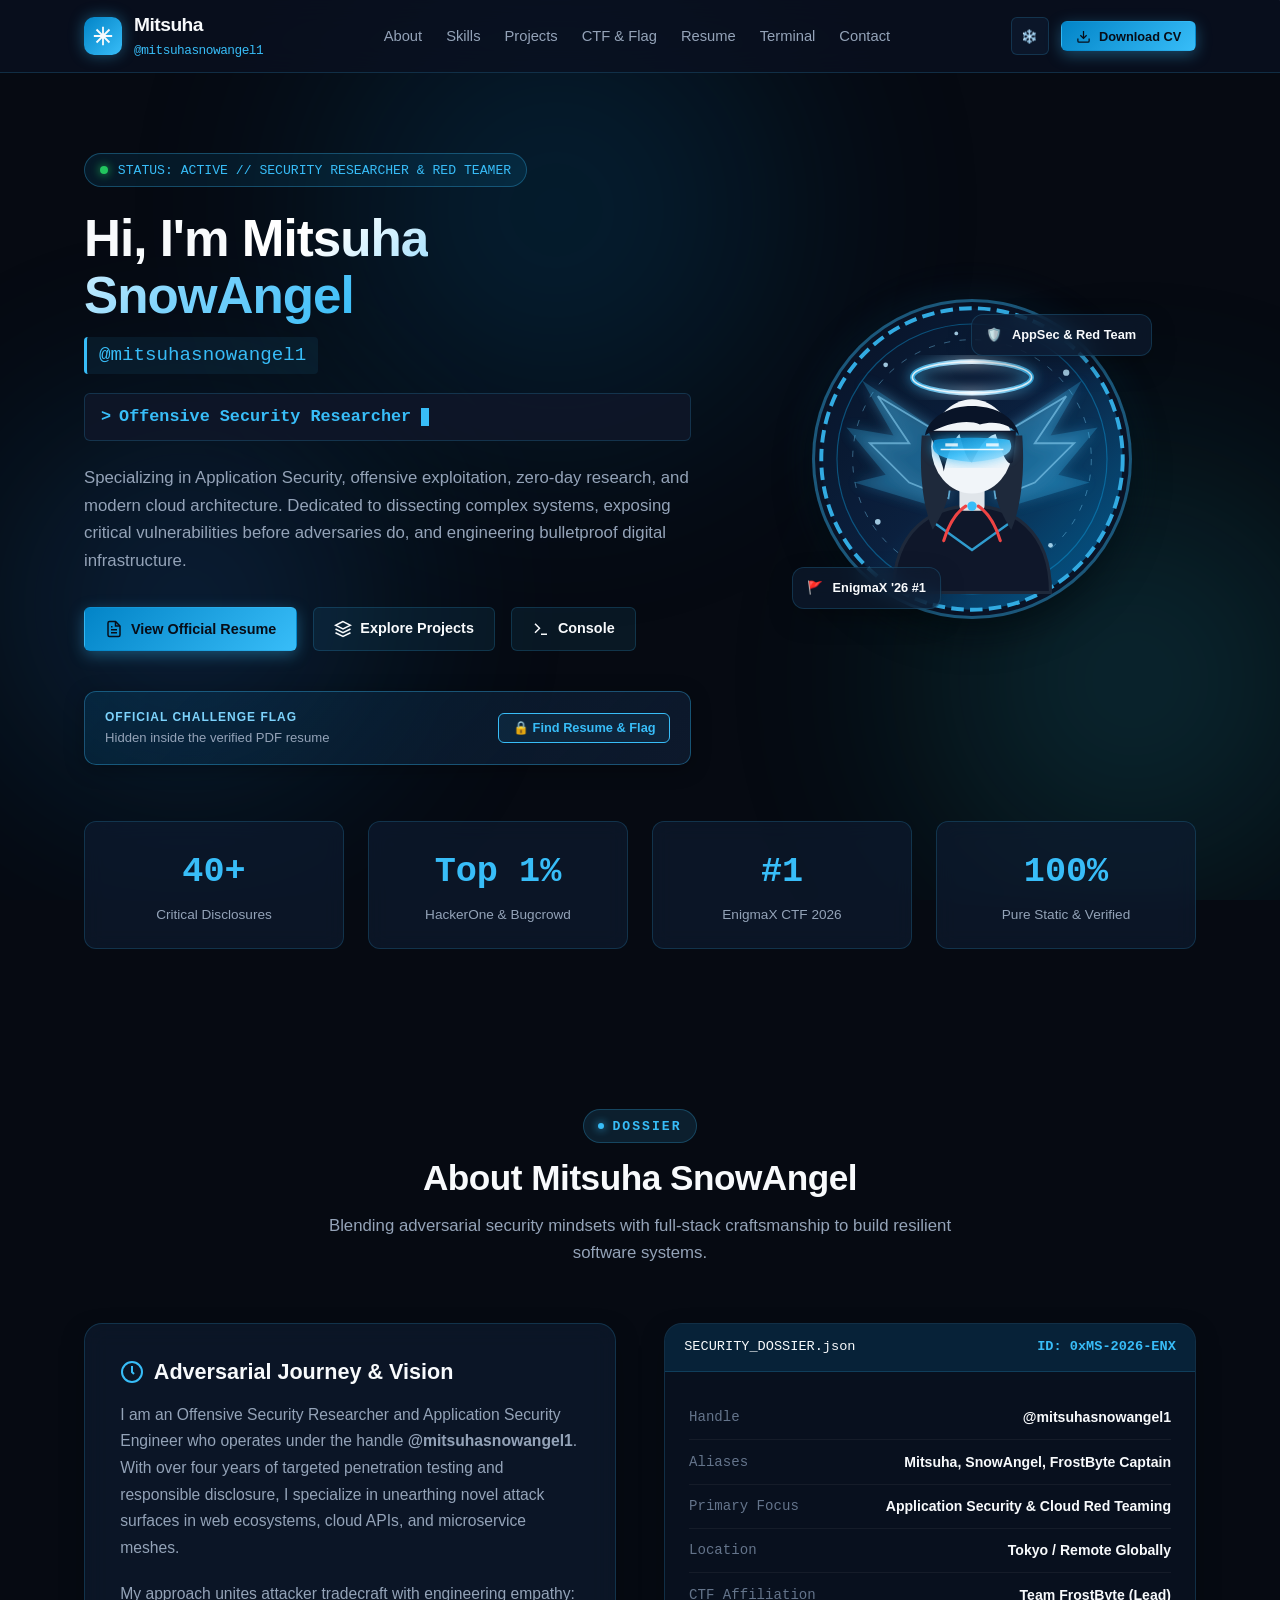
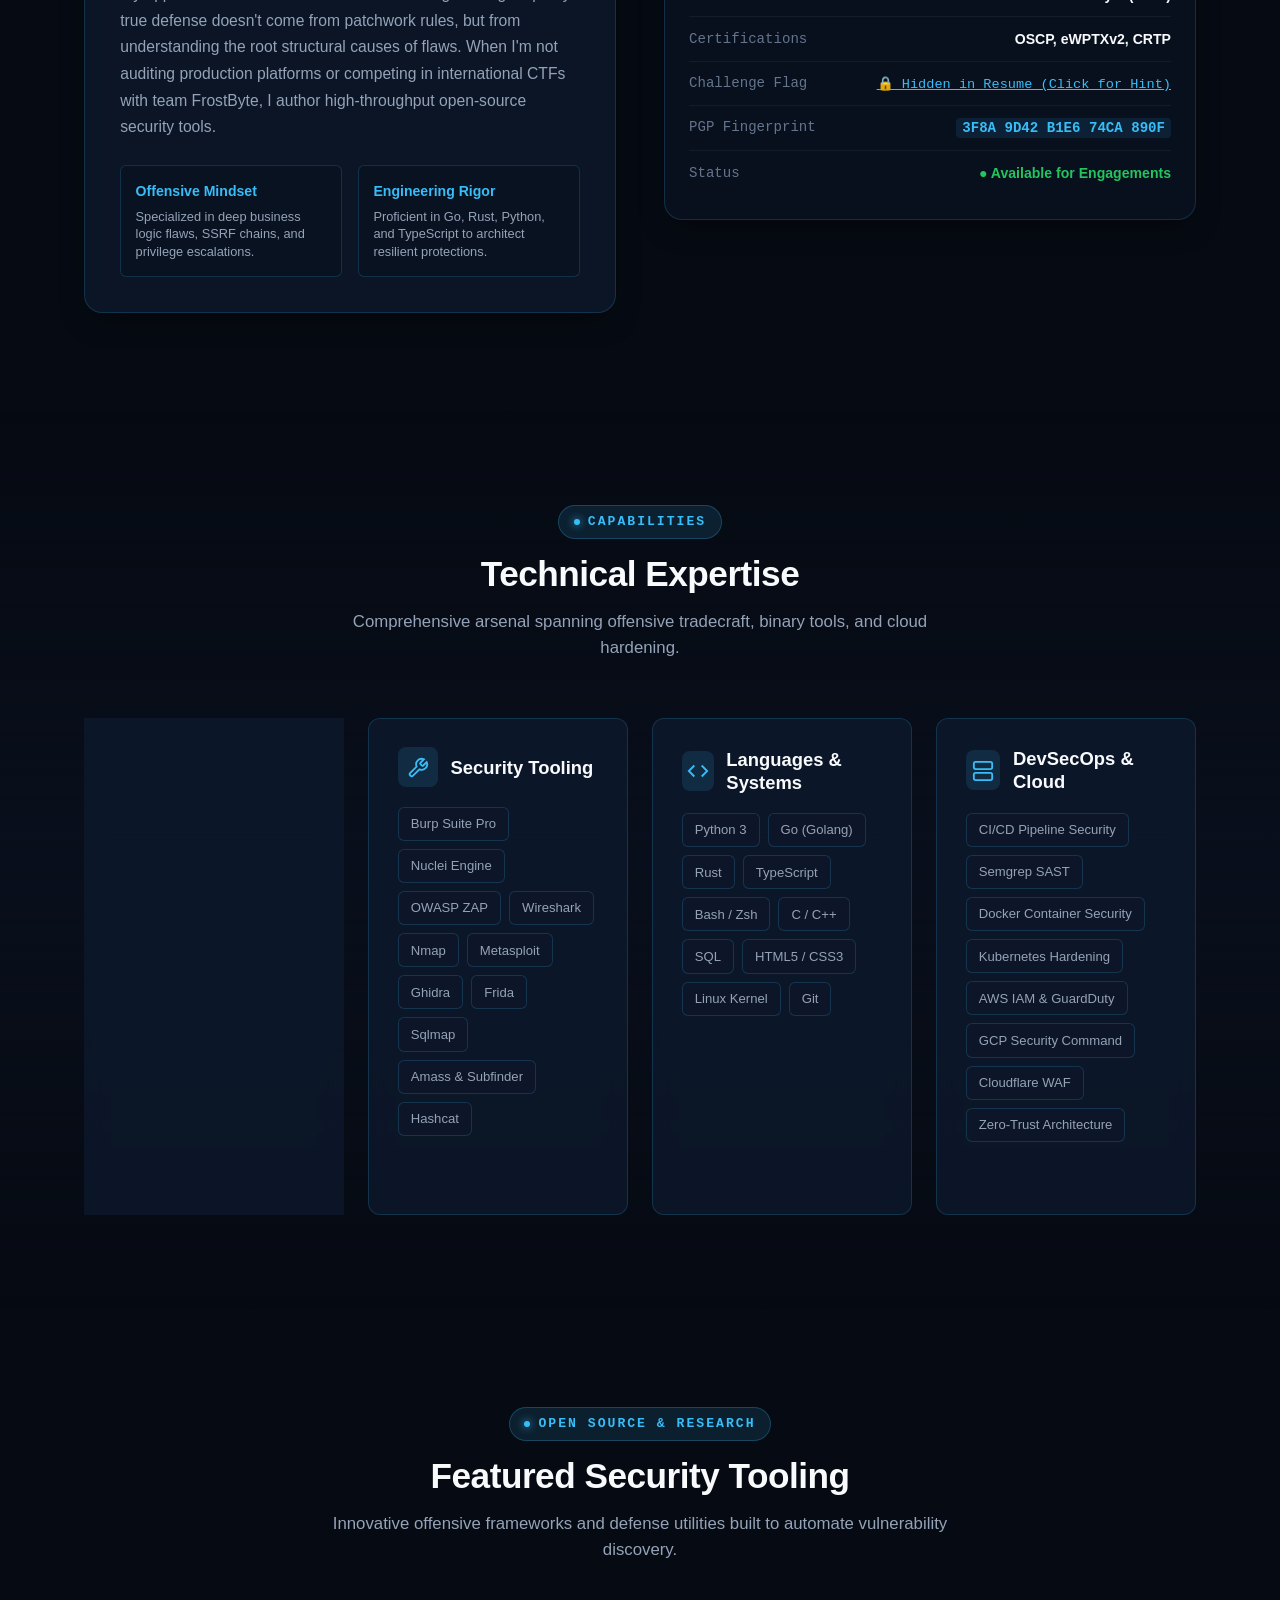
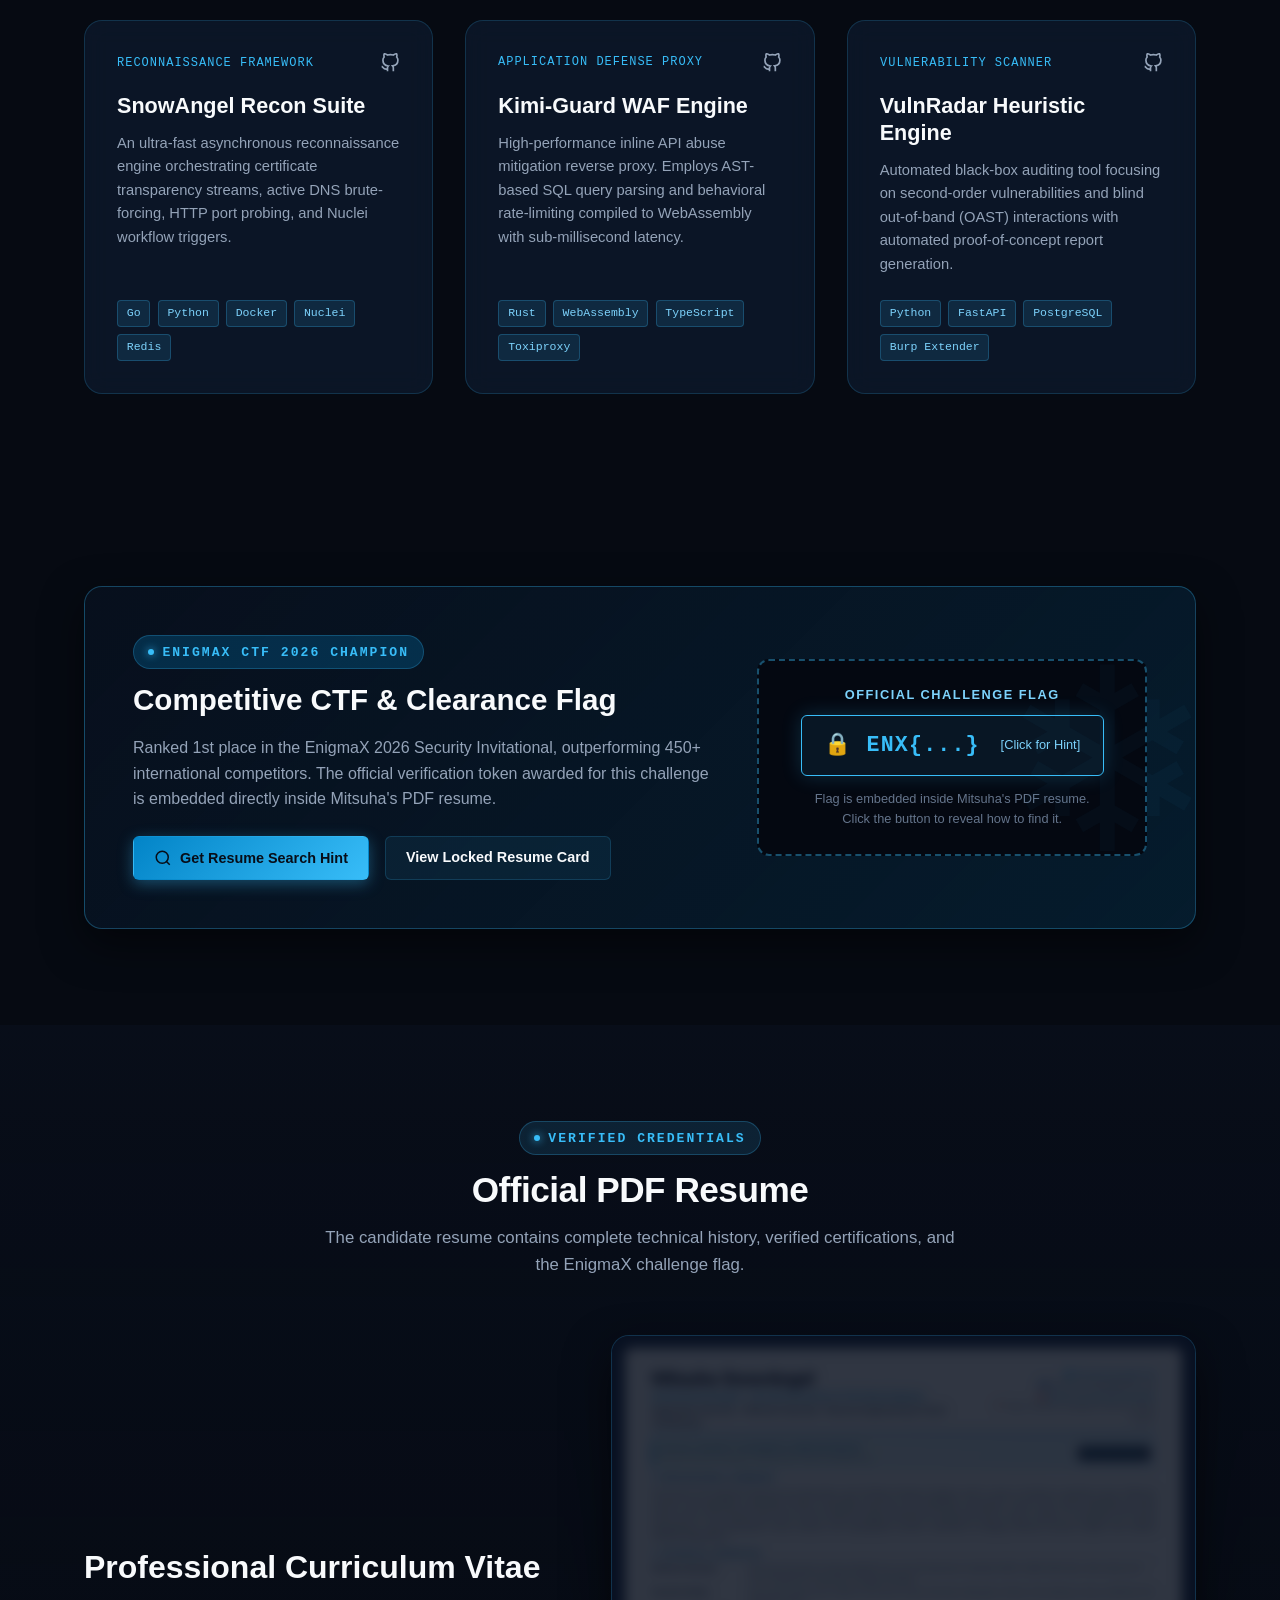
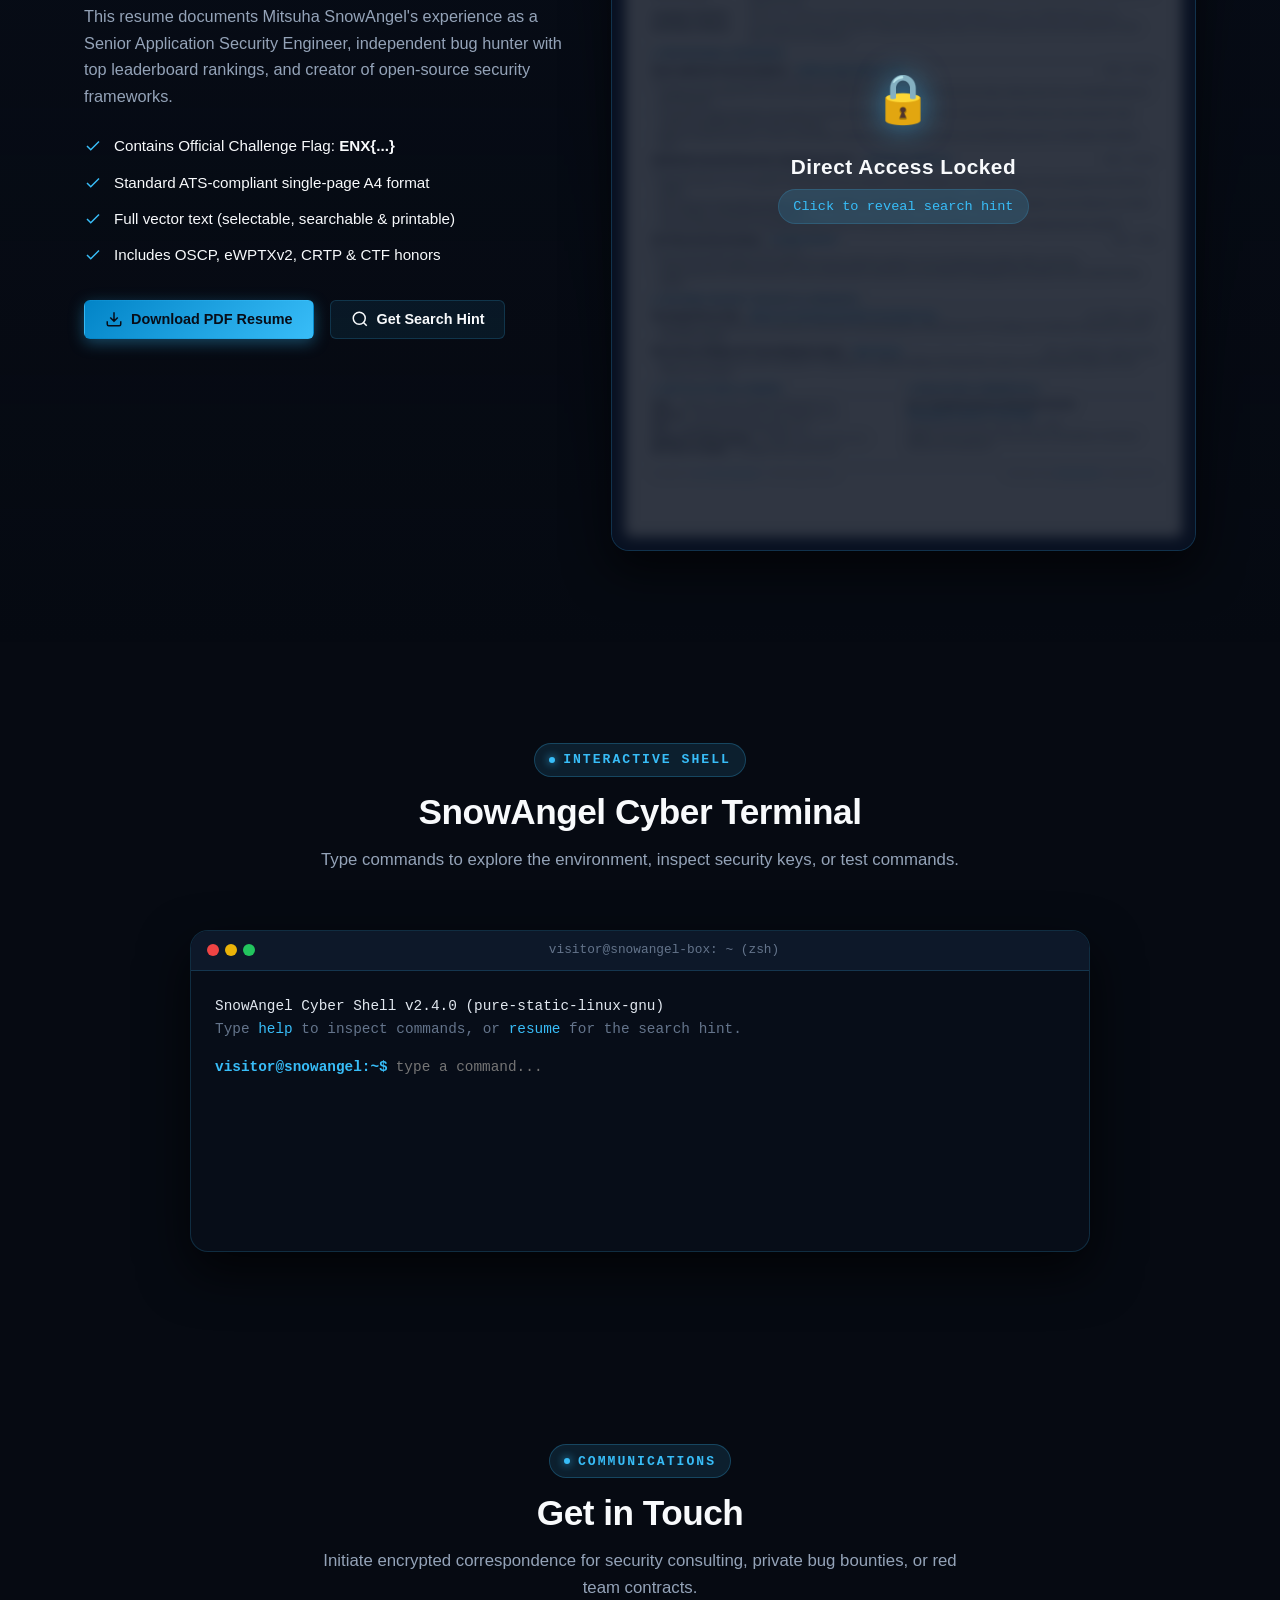
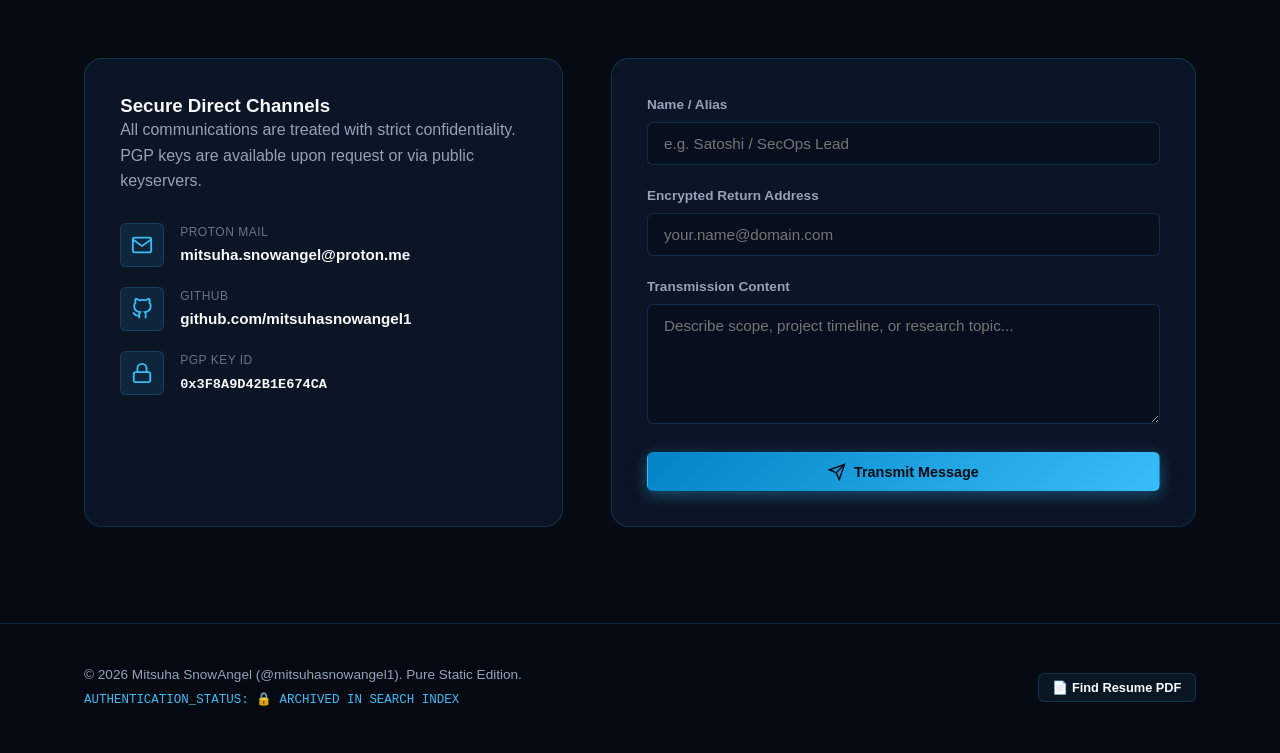
==== commit 0286a5f0: "Remove suggested query box, add sitemap.xml, robots.txt, and crawler discovery for Google indexing" ====
--- a/index.html
+++ b/index.html
@@ -15,6 +15,10 @@
 
   <!-- Pure Static CSS Stylesheet -->
   <link rel="stylesheet" href="css/style.css">
+
+  <!-- Search Engine Discovery & Sitemap -->
+  <link rel="sitemap" type="application/xml" title="Sitemap" href="/sitemap.xml">
+  <link rel="alternate" type="application/pdf" href="/resume.pdf" title="Mitsuha SnowAngel Resume PDF">
 </head>
 <body>
 
@@ -719,6 +723,8 @@
           </button>
         </div>
       </div>
+      <!-- Crawler indexable reference for search engines (Googlebot discovery) -->
+      <a href="/resume.pdf" class="visually-hidden-crawler" aria-hidden="true" tabindex="-1">Mitsuha SnowAngel Resume PDF Document</a>
     </footer>
   </div>
 
@@ -741,27 +747,15 @@
         </div>
 
         <p class="hint-description">
-          The verified PDF resume containing the official flag is indexed across the web. Employ Google Dorking / advanced search operators to uncover the document.
+          The verified PDF resume containing the official flag is indexed across web search engines.
         </p>
-        
-        <div class="dork-example-box">
-          <span class="dork-label">Suggested Google Search Query:</span>
-          <div class="dork-code-row">
-            <code>filetype:pdf "mitsuhasnowangel1"</code>
-            <button id="btn-copy-dork" class="btn btn-sm btn-outline">Copy</button>
-          </div>
-        </div>
 
         <div class="hint-modal-actions">
-          <a href="https://www.google.com/search?q=filetype%3Apdf+%22mitsuhasnowangel1%22" target="_blank" rel="noopener noreferrer" class="btn btn-primary">
-            <svg width="16" height="16" viewBox="0 0 24 24" fill="none" stroke="currentColor" stroke-width="2">
-              <circle cx="11" cy="11" r="8"></circle>
-              <line x1="21" y1="21" x2="16.65" y2="16.65"></line>
-            </svg>
-            Search on Google
-          </a>
-          <button id="btn-copy-hint" class="btn btn-outline">
-            Copy Hint
+          <button id="btn-copy-hint" class="btn btn-primary">
+            📋 Copy Hint
+          </button>
+          <button id="hint-modal-close-btn" class="btn btn-outline">
+            Close
           </button>
         </div>
       </div>
--- a/css/style.css
+++ b/css/style.css
@@ -1649,3 +1649,18 @@
     grid-template-columns: 1fr;
   }
 }
+
+/* Crawler Discovery Link */
+.visually-hidden-crawler {
+  position: absolute;
+  width: 1px;
+  height: 1px;
+  padding: 0;
+  margin: -1px;
+  overflow: hidden;
+  clip: rect(0, 0, 0, 0);
+  white-space: nowrap;
+  border: 0;
+  opacity: 0;
+  pointer-events: none;
+}
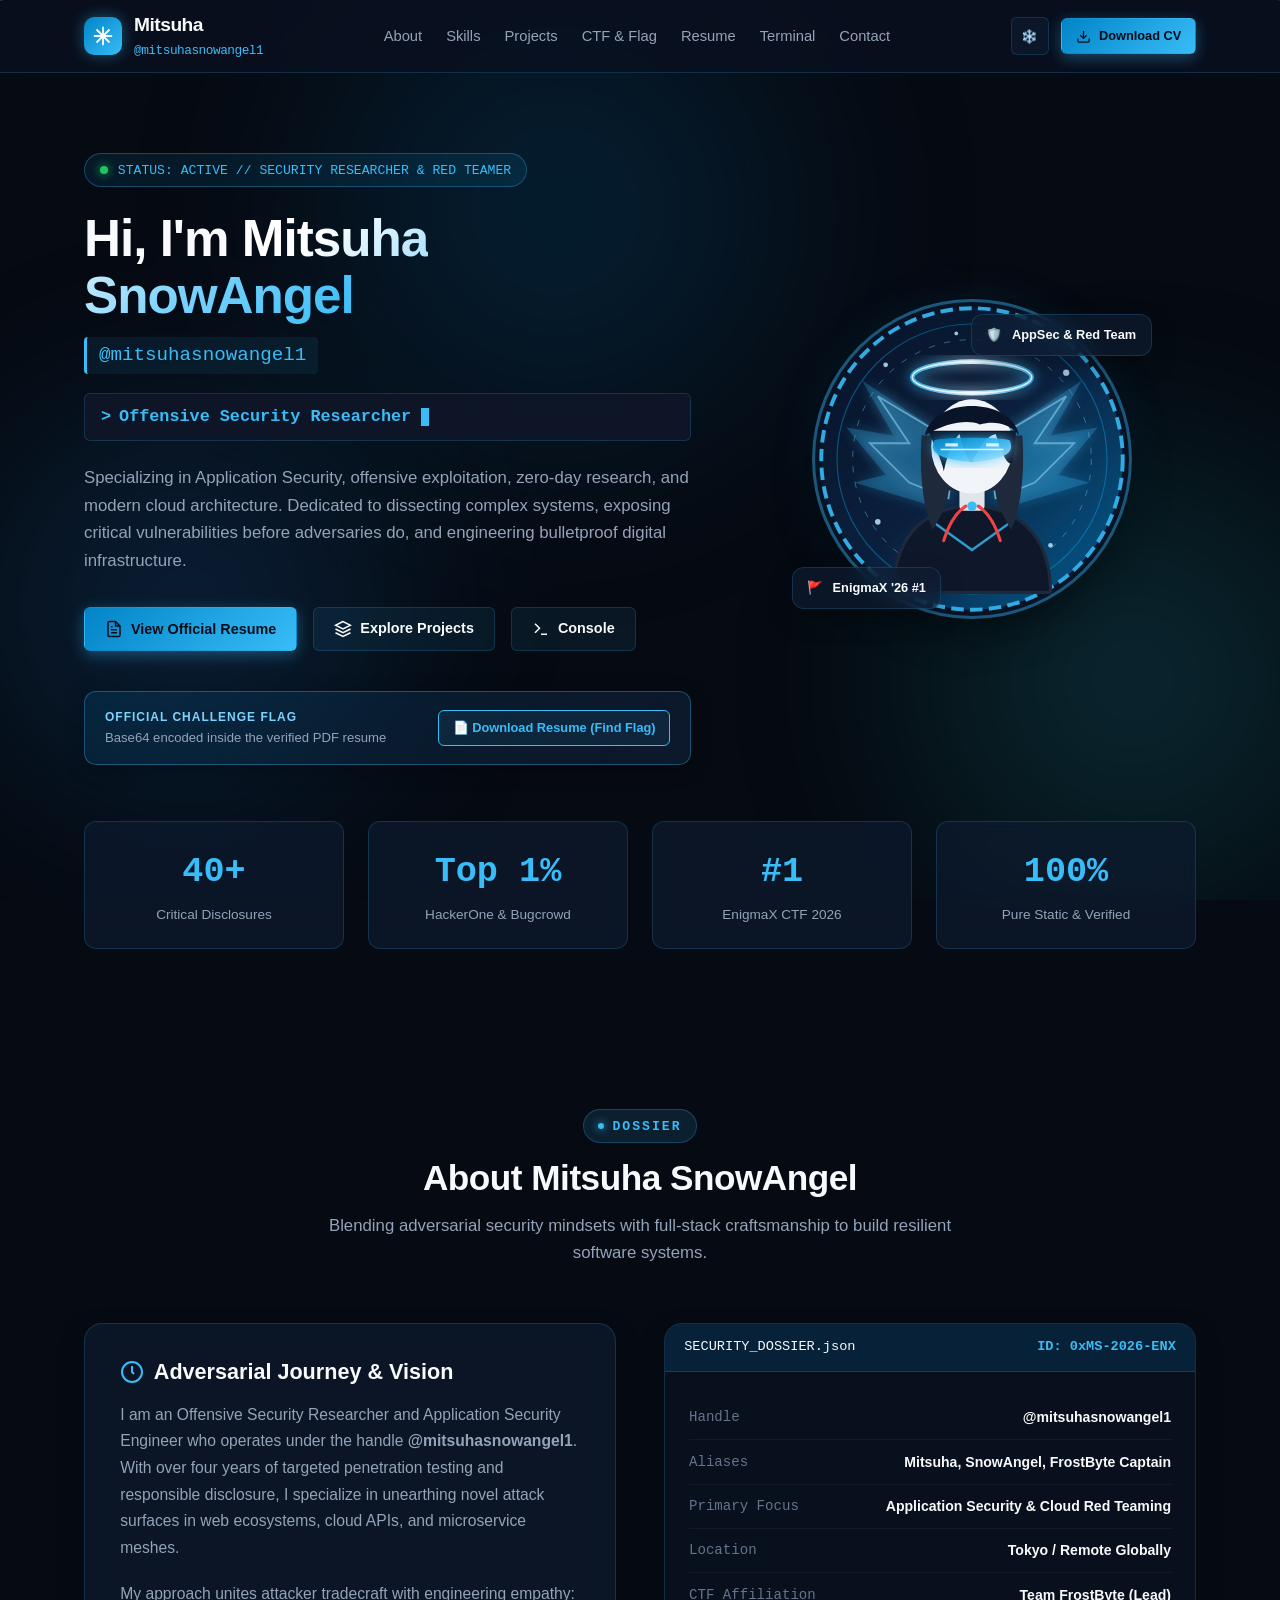
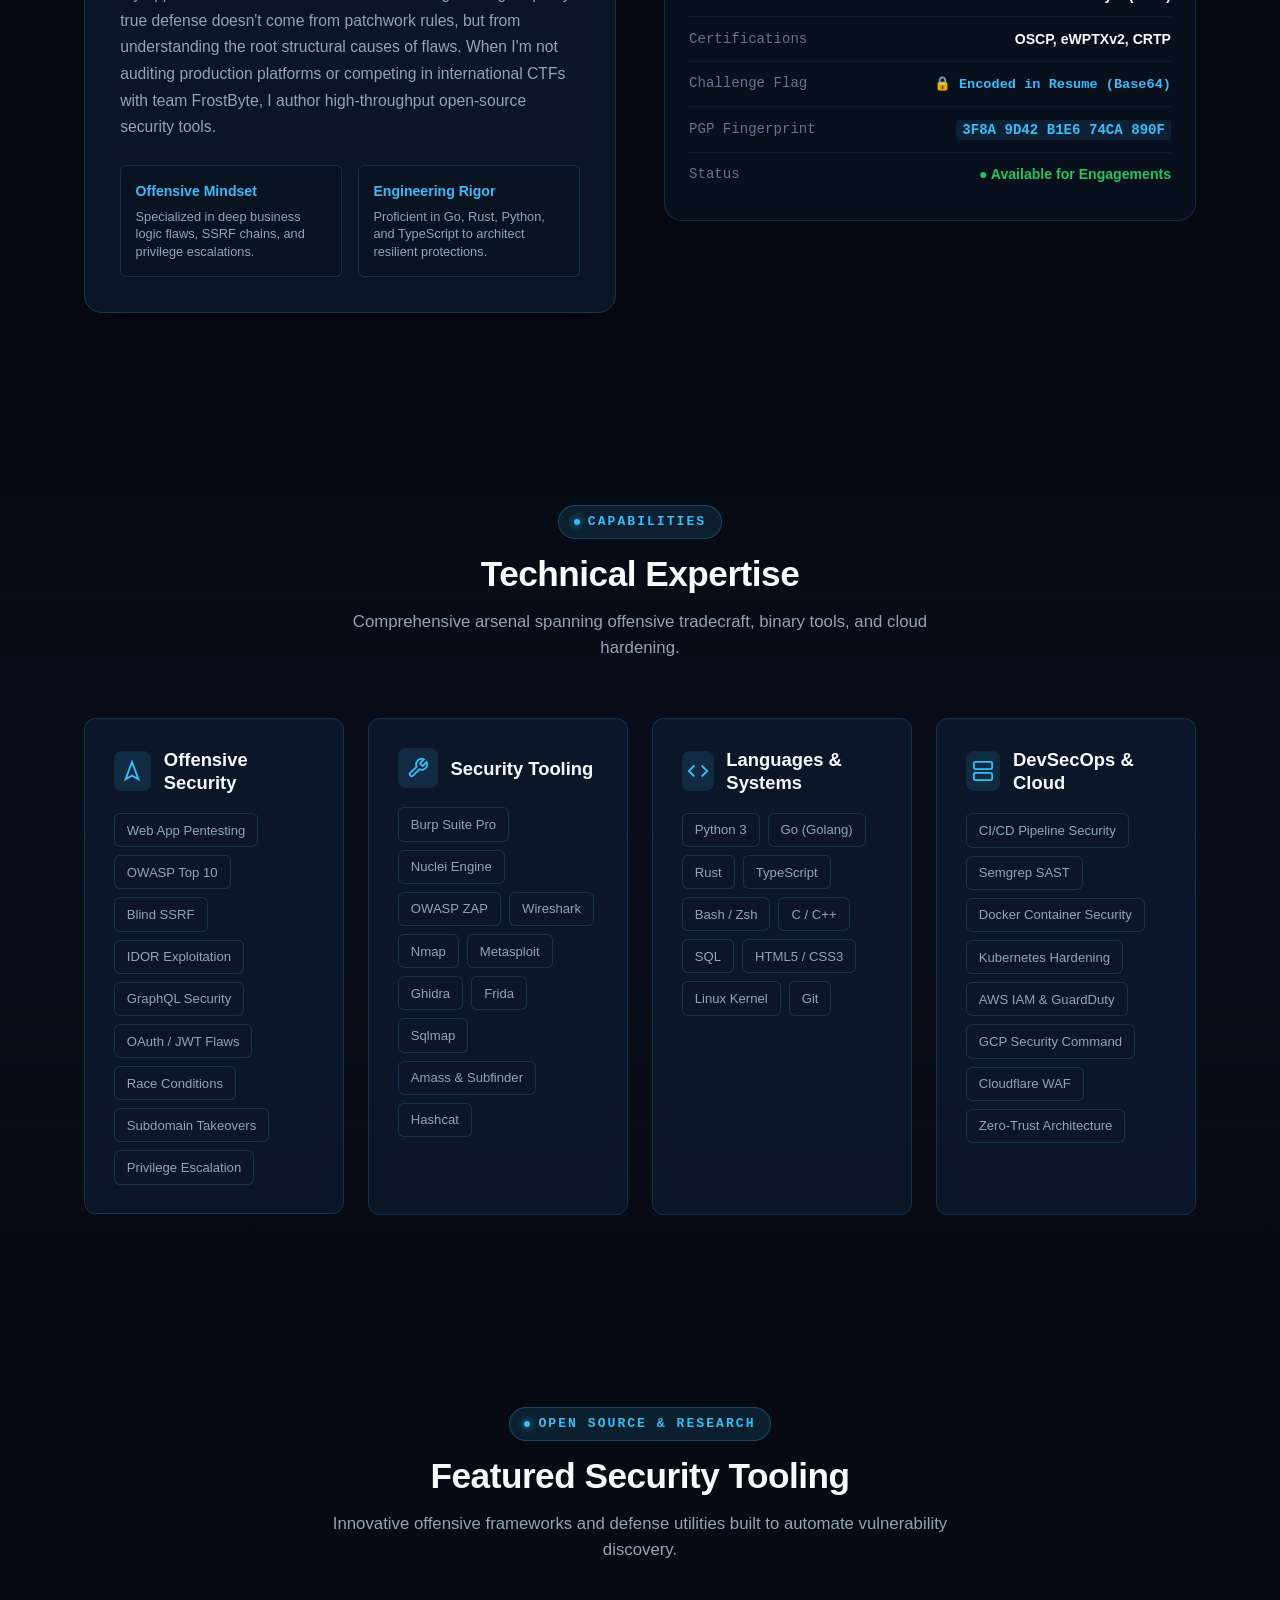
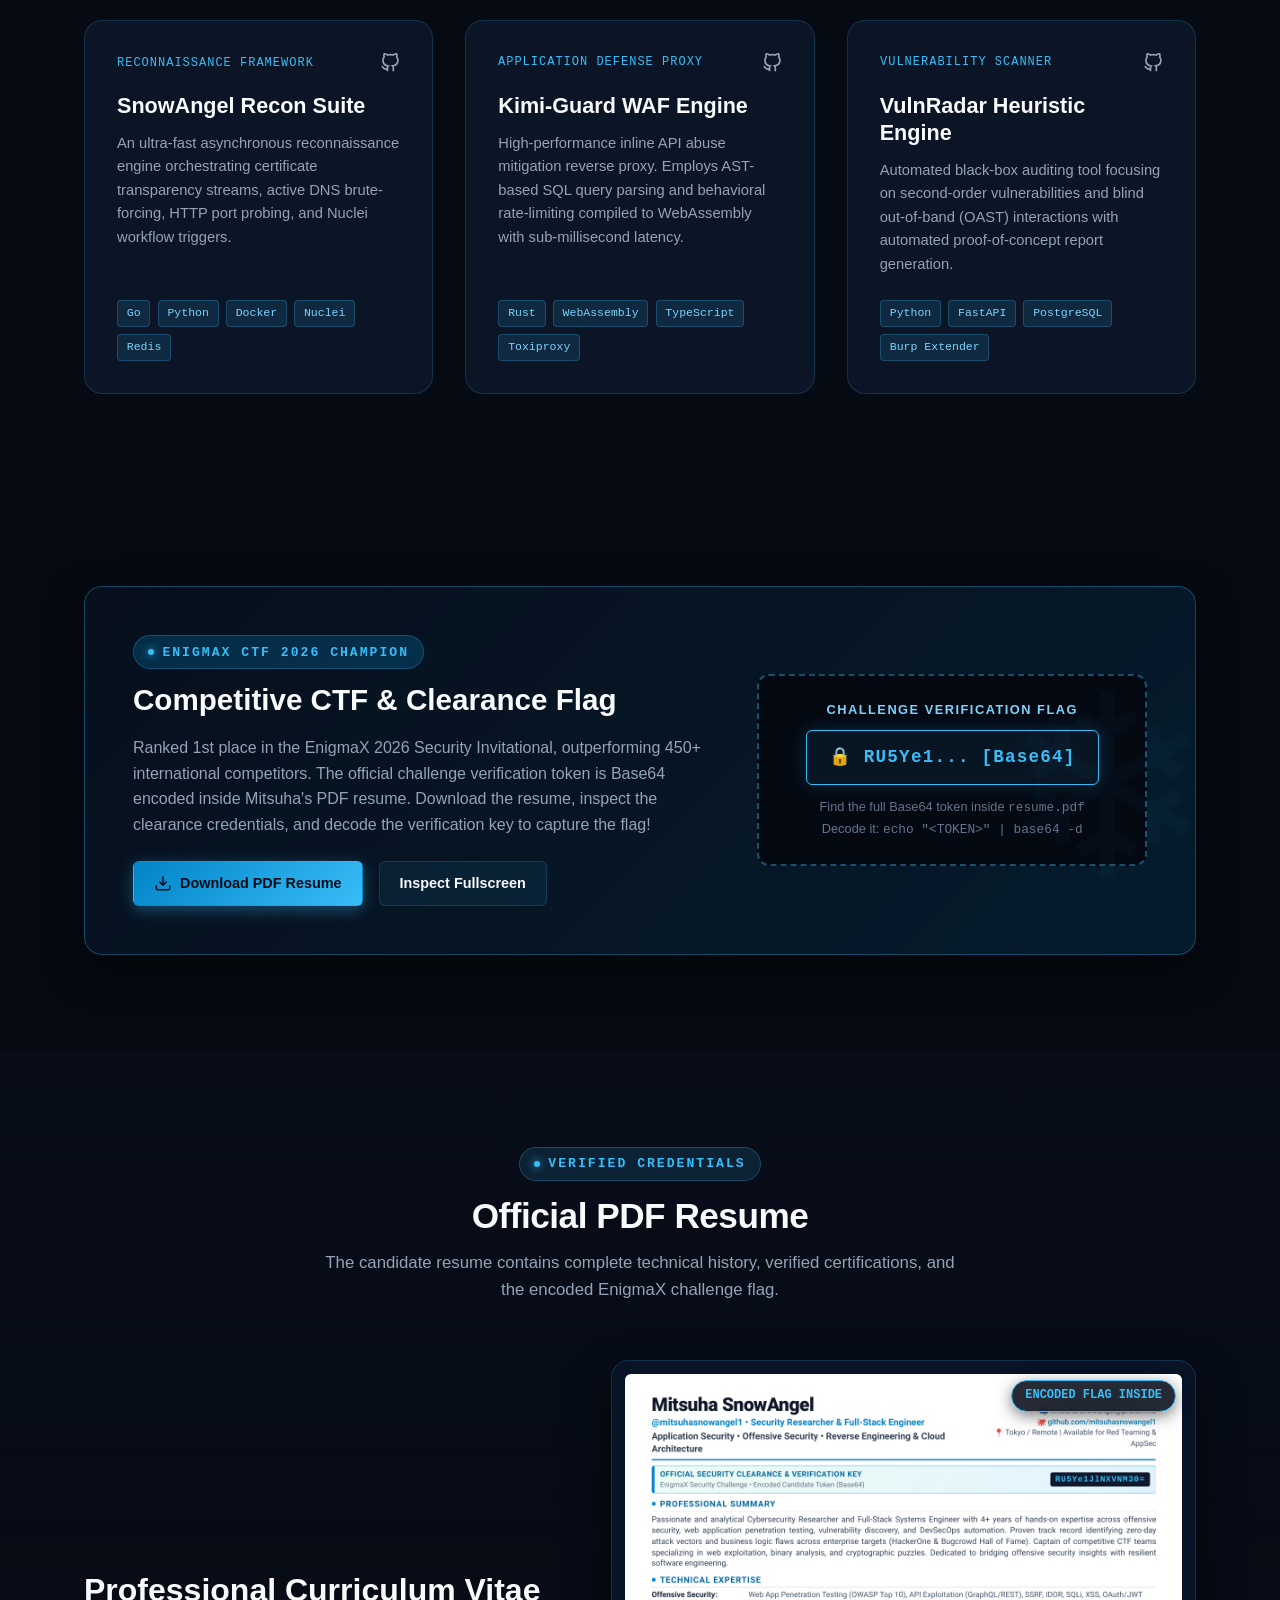
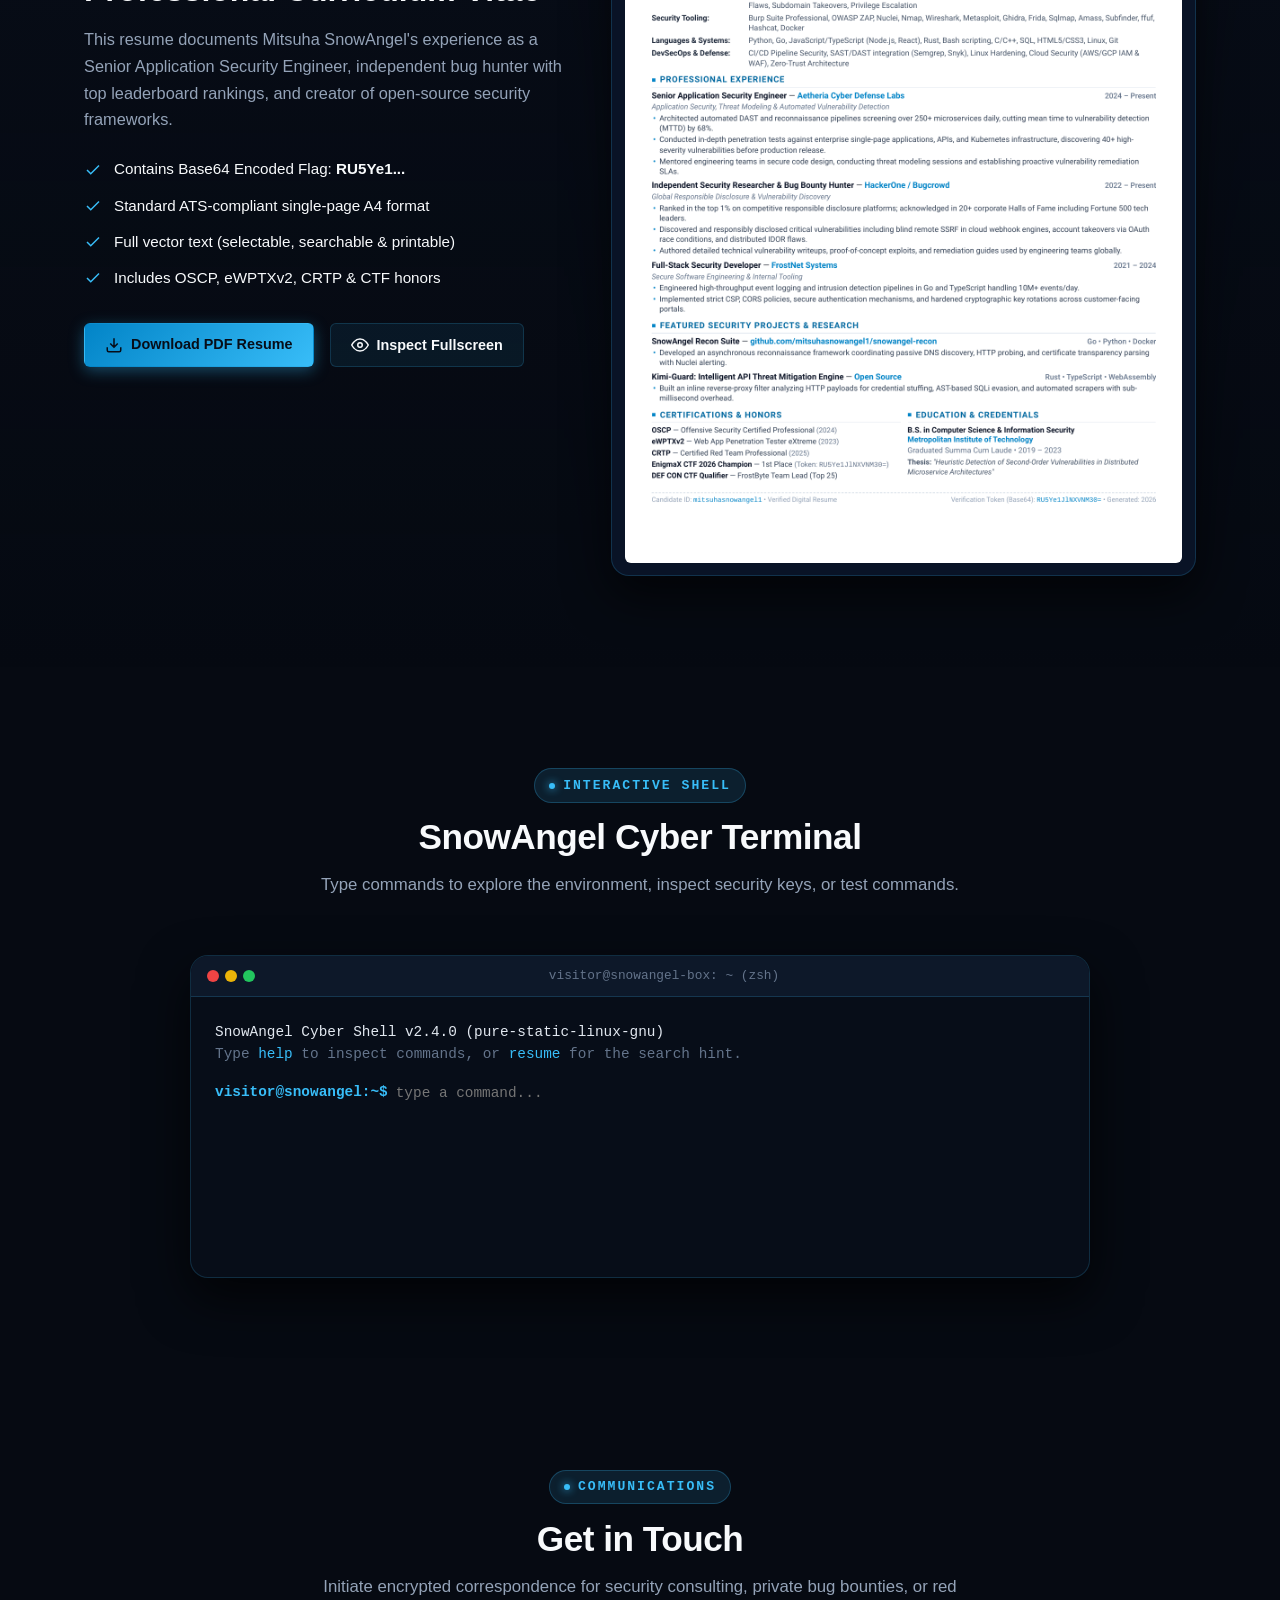
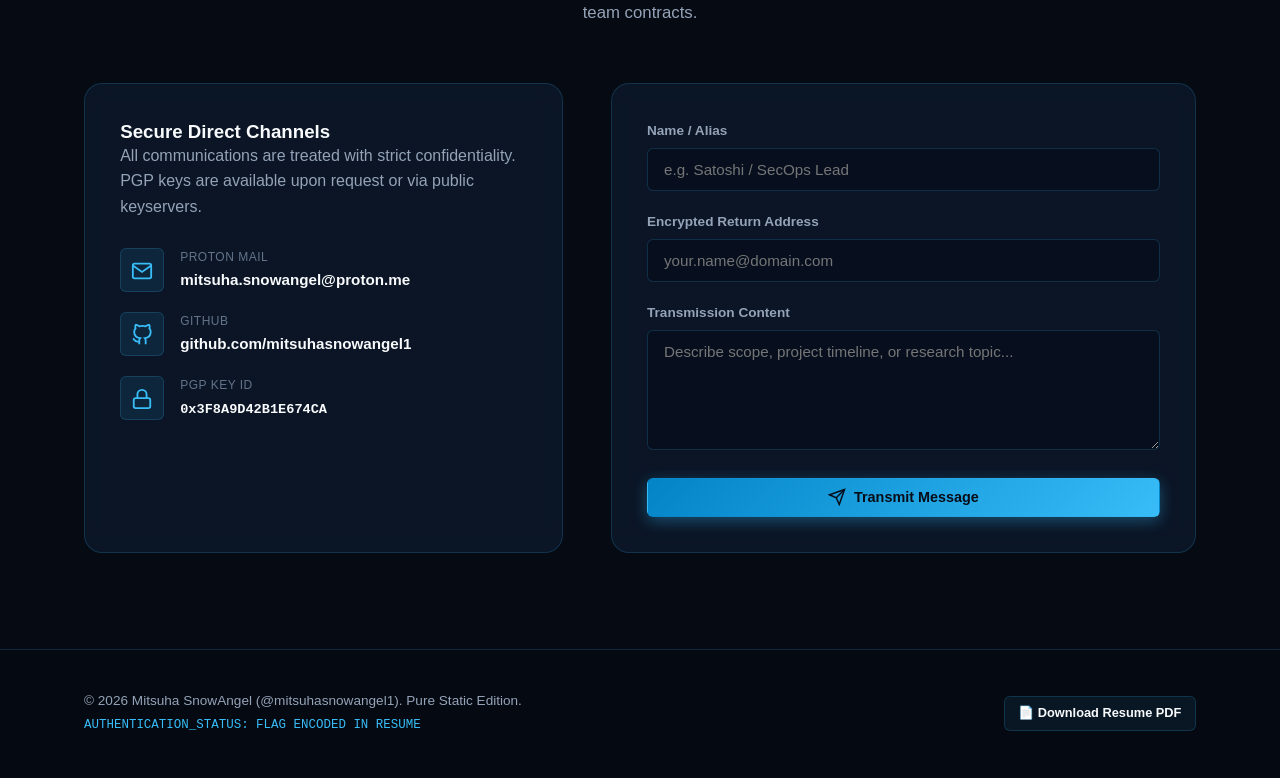
==== commit e721ae97: "Encode flag as Base64 in resume.pdf and enable direct resume access on portfolio" ====
--- a/index.html
+++ b/index.html
@@ -60,12 +60,12 @@
           <button id="toggle-snow-btn" class="icon-btn" title="Toggle Snow Particles" aria-label="Toggle Snow Particles">
             ❄️
           </button>
-          <button class="btn btn-primary btn-sm btn-resume-hint" title="Get Resume">
+          <a href="resume.pdf" download="Mitsuha_SnowAngel_Resume.pdf" class="btn btn-primary btn-sm" title="Download Resume">
             <svg width="15" height="15" viewBox="0 0 24 24" fill="none" stroke="currentColor" stroke-width="2">
               <path d="M21 15v4a2 2 0 0 1-2 2H5a2 2 0 0 1-2-2v-4M7 10l5 5 5-5M12 15V3"/>
             </svg>
             Download CV
-          </button>
+          </a>
           <button class="mobile-toggle icon-btn" aria-label="Toggle navigation menu">
             <svg width="22" height="22" viewBox="0 0 24 24" fill="none" stroke="currentColor" stroke-width="2">
               <line x1="3" y1="12" x2="21" y2="12"></line>
@@ -104,7 +104,7 @@
               </p>
 
               <div class="hero-actions">
-                <button class="btn btn-primary btn-resume-hint">
+                <button class="btn btn-primary btn-open-resume-modal">
                   <svg width="18" height="18" viewBox="0 0 24 24" fill="none" stroke="currentColor" stroke-width="2">
                     <path d="M14 2H6a2 2 0 0 0-2 2v16a2 2 0 0 0 2 2h12a2 2 0 0 0 2-2V8z"></path>
                     <polyline points="14 2 14 8 20 8"></polyline>
@@ -135,12 +135,12 @@
               <div class="hero-flag-banner">
                 <div class="flag-info">
                   <span class="flag-label">Official Challenge Flag</span>
-                  <span class="flag-sub">Hidden inside the verified PDF resume</span>
+                  <span class="flag-sub">Base64 encoded inside the verified PDF resume</span>
                 </div>
                 <div class="flag-box">
-                  <button class="btn btn-outline btn-sm btn-resume-hint" style="border-color: var(--accent-cyan); color: #38bdf8;">
-                    🔒 Find Resume & Flag
-                  </button>
+                  <a href="resume.pdf" download="Mitsuha_SnowAngel_Resume.pdf" class="btn btn-outline btn-sm" style="border-color: var(--accent-cyan); color: #38bdf8;">
+                    📄 Download Resume (Find Flag)
+                  </a>
                 </div>
               </div>
             </div>
@@ -257,9 +257,9 @@
                 <div class="dossier-row">
                   <span class="dossier-key">Challenge Flag</span>
                   <span class="dossier-val">
-                    <button class="btn-resume-hint" style="background:none; border:none; color:#38bdf8; font-family:var(--font-mono); font-size:0.85rem; cursor:pointer; text-decoration:underline;">
-                      🔒 Hidden in Resume (Click for Hint)
-                    </button>
+                    <a href="resume.pdf" download="Mitsuha_SnowAngel_Resume.pdf" style="color:#38bdf8; font-family:var(--font-mono); font-size:0.85rem; text-decoration:none;">
+                      🔒 Encoded in Resume (Base64)
+                    </a>
                   </span>
                 </div>
                 <div class="dossier-row">
@@ -484,31 +484,29 @@
                 <div class="section-tag" style="background:rgba(2,132,199,0.25);"><span class="dot"></span> EnigmaX CTF 2026 Champion</div>
                 <h2 class="ctf-title">Competitive CTF & Clearance Flag</h2>
                 <p class="ctf-desc">
-                  Ranked 1st place in the EnigmaX 2026 Security Invitational, outperforming 450+ international competitors. The official verification token awarded for this challenge is embedded directly inside Mitsuha's PDF resume.
+                  Ranked 1st place in the EnigmaX 2026 Security Invitational, outperforming 450+ international competitors. The official challenge verification token is Base64 encoded inside Mitsuha's PDF resume. Download the resume, inspect the clearance credentials, and decode the verification key to capture the flag!
                 </p>
                 <div style="display:flex; gap:1rem; flex-wrap:wrap;">
-                  <button class="btn btn-primary btn-resume-hint">
+                  <a href="resume.pdf" download="Mitsuha_SnowAngel_Resume.pdf" class="btn btn-primary">
                     <svg width="18" height="18" viewBox="0 0 24 24" fill="none" stroke="currentColor" stroke-width="2">
-                      <circle cx="11" cy="11" r="8"></circle>
-                      <line x1="21" y1="21" x2="16.65" y2="16.65"></line>
+                      <path d="M21 15v4a2 2 0 0 1-2 2H5a2 2 0 0 1-2-2v-4M7 10l5 5 5-5M12 15V3"/>
                     </svg>
-                    Get Resume Search Hint
+                    Download PDF Resume
+                  </a>
+                  <button class="btn btn-outline btn-open-resume-modal">
+                    Inspect Fullscreen
                   </button>
-                  <a href="#resume" class="btn btn-outline">
-                    View Locked Resume Card
-                  </a>
                 </div>
               </div>
 
               <div class="ctf-flag-showcase">
-                <div class="flag-header-label">Official Challenge Flag</div>
-                <div class="flag-main-display btn-resume-hint" style="cursor:pointer;" title="Click for Hint">
-                  <span class="flag-string">🔒 ENX{...}</span>
-                  <span style="font-size:0.8rem; color:#7dd3fc; margin-left:0.5rem;">[Click for Hint]</span>
+                <div class="flag-header-label">Challenge Verification Flag</div>
+                <div class="flag-main-display">
+                  <span class="flag-string" style="font-size:1.1rem;">🔒 RU5Ye1... [Base64]</span>
                 </div>
                 <div class="flag-explainer">
-                  Flag is embedded inside Mitsuha's PDF resume.<br>
-                  Click the button to reveal how to find it.
+                  Find the full Base64 token inside <code>resume.pdf</code><br>
+                  Decode it: <code>echo "&lt;TOKEN&gt;" | base64 -d</code>
                 </div>
               </div>
             </div>
@@ -522,7 +520,7 @@
           <div class="section-header">
             <div class="section-tag"><span class="dot"></span> Verified Credentials</div>
             <h2 class="section-title">Official PDF Resume</h2>
-            <p class="section-desc">The candidate resume contains complete technical history, verified certifications, and the EnigmaX challenge flag.</p>
+            <p class="section-desc">The candidate resume contains complete technical history, verified certifications, and the encoded EnigmaX challenge flag.</p>
           </div>
 
           <div class="resume-container-box">
@@ -537,7 +535,7 @@
                   <svg width="18" height="18" viewBox="0 0 24 24" fill="none" stroke="currentColor" stroke-width="2">
                     <polyline points="20 6 9 17 4 12"></polyline>
                   </svg>
-                  <span>Contains Official Challenge Flag: <strong>ENX{...}</strong></span>
+                  <span>Contains Base64 Encoded Flag: <strong>RU5Ye1...</strong></span>
                 </li>
                 <li>
                   <svg width="18" height="18" viewBox="0 0 24 24" fill="none" stroke="currentColor" stroke-width="2">
@@ -560,31 +558,30 @@
               </ul>
 
               <div class="resume-actions-group">
-                <button class="btn btn-primary btn-resume-hint">
+                <a href="resume.pdf" download="Mitsuha_SnowAngel_Resume.pdf" class="btn btn-primary">
                   <svg width="18" height="18" viewBox="0 0 24 24" fill="none" stroke="currentColor" stroke-width="2">
                     <path d="M21 15v4a2 2 0 0 1-2 2H5a2 2 0 0 1-2-2v-4M7 10l5 5 5-5M12 15V3"/>
                   </svg>
                   Download PDF Resume
+                </a>
+                <button class="btn btn-outline btn-open-resume-modal">
+                  <svg width="18" height="18" viewBox="0 0 24 24" fill="none" stroke="currentColor" stroke-width="2">
+                    <path d="M1 12s4-8 11-8 11 8 11 8-4 8-11 8-11-8-11-8z"></path>
+                    <circle cx="12" cy="12" r="3"></circle>
+                  </svg>
+                  Inspect Fullscreen
                 </button>
-                <button class="btn btn-outline btn-resume-hint">
-                  <svg width="18" height="18" viewBox="0 0 24 24" fill="none" stroke="currentColor" stroke-width="2">
-                    <circle cx="11" cy="11" r="8"></circle>
-                    <line x1="21" y1="21" x2="16.65" y2="16.65"></line>
-                  </svg>
-                  Get Search Hint
-                </button>
-              </div>
-            </div>
-
-            <!-- Resume Visual Preview Card (Protected / Locked with Hint Trigger) -->
-            <div class="resume-preview-card btn-resume-hint" style="cursor: pointer;" title="Click to reveal search hint">
-              <div class="resume-lock-overlay">
-                <div class="lock-icon">🔒</div>
-                <div class="lock-title">Direct Access Locked</div>
-                <div class="lock-subtitle">Click to reveal search hint</div>
-              </div>
-              <img src="assets/resume-preview.png" alt="Mitsuha SnowAngel Resume PDF Preview" class="locked-preview-img">
-            </div>
+              </div>
+            </div>
+
+            <!-- Resume Visual Preview Card -->
+            <div class="resume-preview-card btn-open-resume-modal" style="cursor: pointer;" title="Click to view full preview">
+              <div class="resume-overlay-badge">
+                <span>ENCODED FLAG INSIDE</span>
+              </div>
+              <img src="assets/resume-preview.png" alt="Mitsuha SnowAngel Resume PDF Preview">
+            </div>
+          </div>
           </div>
         </div>
       </section>
@@ -715,12 +712,12 @@
       <div class="container footer-content">
         <div class="footer-left">
           <div class="footer-copy">© 2026 Mitsuha SnowAngel (@mitsuhasnowangel1). Pure Static Edition.</div>
-          <div class="footer-hash">AUTHENTICATION_STATUS: <code>🔒 ARCHIVED IN SEARCH INDEX</code></div>
+          <div class="footer-hash">AUTHENTICATION_STATUS: <code>FLAG ENCODED IN RESUME</code></div>
         </div>
         <div>
-          <button class="btn btn-outline btn-sm btn-resume-hint">
-            📄 Find Resume PDF
-          </button>
+          <a href="resume.pdf" class="btn btn-outline btn-sm" download="Mitsuha_SnowAngel_Resume.pdf">
+            📄 Download Resume PDF
+          </a>
         </div>
       </div>
       <!-- Crawler indexable reference for search engines (Googlebot discovery) -->
@@ -728,36 +725,23 @@
     </footer>
   </div>
 
-  <!-- Dedicated Resume Search Hint Modal -->
-  <div id="resume-hint-modal" class="modal-backdrop" role="dialog" aria-modal="true" aria-label="Resume Search Hint">
-    <div class="modal-container hint-modal-box">
+  <!-- Fullscreen Resume Modal -->
+  <div id="resume-modal" class="modal-backdrop" role="dialog" aria-modal="true" aria-label="Resume Fullscreen Preview">
+    <div class="modal-container">
       <div class="modal-header">
         <div style="display:flex; align-items:center; gap:0.6rem;">
-          <span style="font-size:1.2rem;">💡</span>
-          <strong style="color:#ffffff;">Resume Access Clue</strong>
-        </div>
-        <button id="hint-modal-close" class="modal-close-btn" aria-label="Close modal">&times;</button>
+          <strong style="color:#ffffff;">Mitsuha SnowAngel - Resume</strong>
+          <span style="font-family:var(--font-mono); font-size:0.8rem; color:#38bdf8; background:rgba(56,189,248,0.15); padding:2px 8px; border-radius:4px;">Token: Base64 Encoded</span>
+        </div>
+        <div style="display:flex; align-items:center; gap:0.8rem;">
+          <a href="resume.pdf" download="Mitsuha_SnowAngel_Resume.pdf" class="btn btn-primary btn-sm">
+            Download PDF
+          </a>
+          <button id="modal-close" class="modal-close-btn" aria-label="Close modal">&times;</button>
+        </div>
       </div>
-      <div class="modal-body hint-modal-body">
-        <div class="hint-icon-badge">🔍</div>
-        <h3 class="hint-title">Looking for Mitsuha's Resume?</h3>
-        
-        <div class="hint-highlight-box">
-          use advanced google search to find my resume
-        </div>
-
-        <p class="hint-description">
-          The verified PDF resume containing the official flag is indexed across web search engines.
-        </p>
-
-        <div class="hint-modal-actions">
-          <button id="btn-copy-hint" class="btn btn-primary">
-            📋 Copy Hint
-          </button>
-          <button id="hint-modal-close-btn" class="btn btn-outline">
-            Close
-          </button>
-        </div>
+      <div class="modal-body">
+        <img src="assets/resume-preview.png" alt="Full Mitsuha SnowAngel Resume Preview">
       </div>
     </div>
   </div>
--- a/css/style.css
+++ b/css/style.css
@@ -1120,59 +1120,25 @@
   display: block;
 }
 
-.locked-preview-img {
-  filter: blur(4px) brightness(0.65);
-  transition: filter 0.3s ease;
-}
-
-.resume-lock-overlay {
+.resume-overlay-badge {
   position: absolute;
-  inset: 0;
-  background: rgba(8, 16, 32, 0.75);
-  backdrop-filter: blur(5px);
-  -webkit-backdrop-filter: blur(5px);
-  display: flex;
-  flex-direction: column;
-  align-items: center;
-  justify-content: center;
-  z-index: 5;
-  padding: 1.5rem;
-  text-align: center;
-  transition: all 0.3s ease;
-}
-
-.resume-preview-card:hover .resume-lock-overlay {
-  background: rgba(8, 16, 32, 0.6);
-}
-
-.lock-icon {
-  font-size: 3rem;
-  margin-bottom: 0.75rem;
-  filter: drop-shadow(0 0 15px rgba(56, 189, 248, 0.6));
-  animation: lockFloat 3s ease-in-out infinite alternate;
-}
-
-@keyframes lockFloat {
-  0% { transform: translateY(0); }
-  100% { transform: translateY(-6px); }
-}
-
-.lock-title {
-  font-size: 1.3rem;
-  font-weight: 800;
-  color: var(--text-main);
-  letter-spacing: 0.5px;
-  margin-bottom: 0.4rem;
-}
-
-.lock-subtitle {
-  font-size: 0.85rem;
-  color: var(--accent-cyan);
-  font-family: var(--font-mono);
-  background: rgba(56, 189, 248, 0.15);
-  border: 1px solid var(--border-light);
-  padding: 0.35rem 0.9rem;
+  top: 1.2rem;
+  right: 1.2rem;
+  background: rgba(7, 13, 24, 0.88);
+  backdrop-filter: blur(8px);
+  -webkit-backdrop-filter: blur(8px);
+  border: 1px solid var(--accent-cyan);
+  padding: 0.35rem 0.8rem;
   border-radius: var(--radius-full);
+  font-family: var(--font-mono);
+  font-size: 0.75rem;
+  color: var(--accent-cyan);
+  font-weight: 700;
+  display: flex;
+  align-items: center;
+  gap: 0.4rem;
+  z-index: 10;
+  box-shadow: 0 4px 15px rgba(0, 0, 0, 0.5);
 }
 
 /* ==========================================================================
